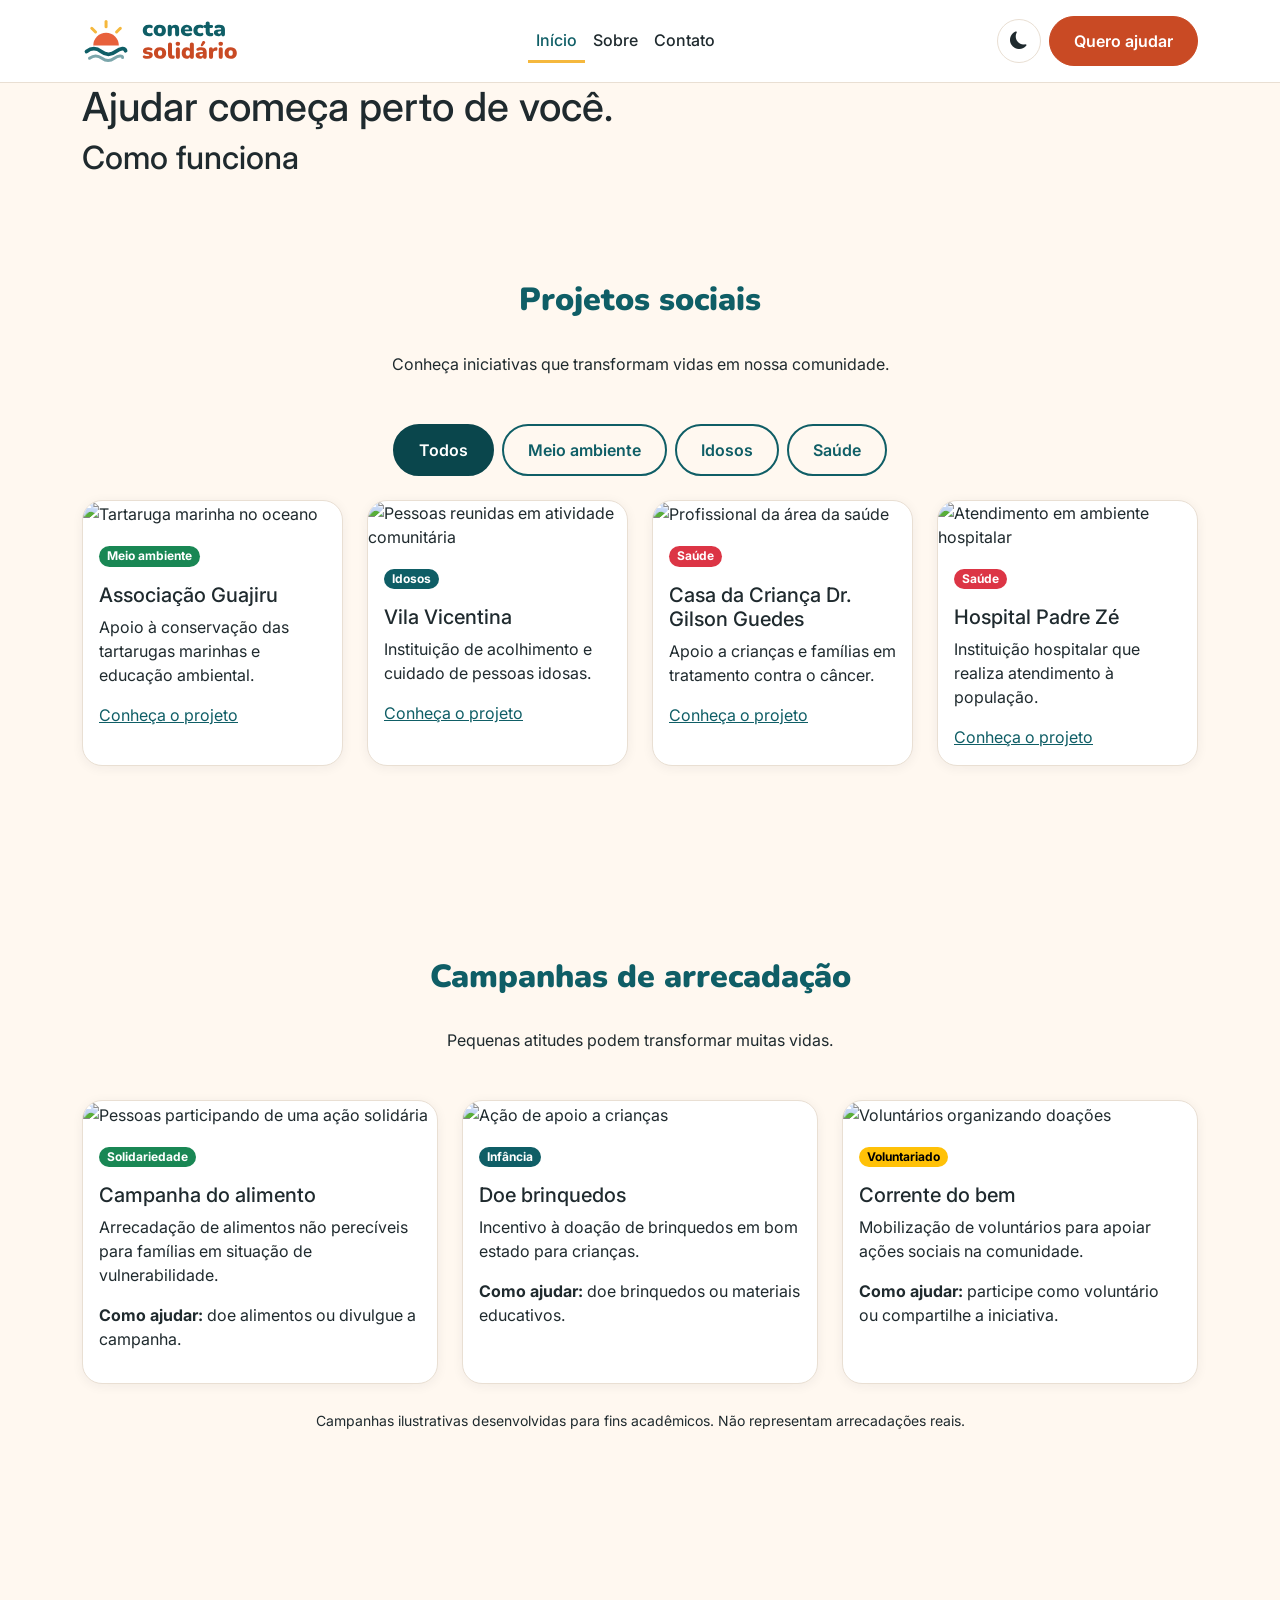
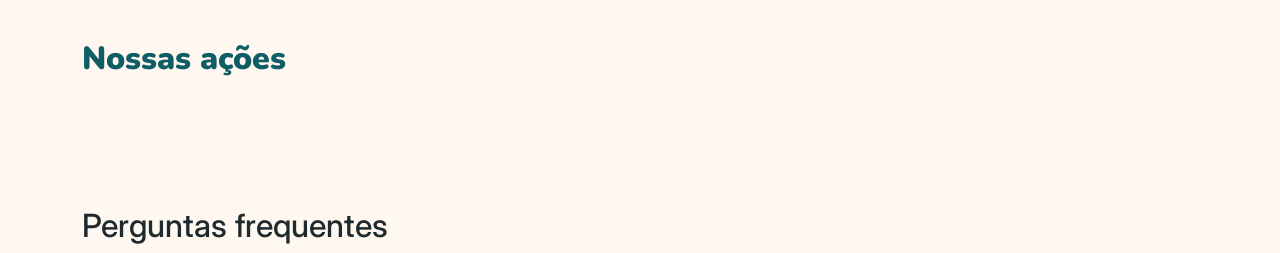
==== index.html @ cdea18aa "feat: adiciona projetos e campanhas sociais" ====
<!doctype html>
<html lang="pt-BR">
  <head>
    <meta charset="UTF-8" />
    <meta name="viewport" content="width=device-width, initial-scale=1.0" />

    <title>Conecta Solidário | Projetos sociais em João Pessoa</title>
    <meta name="description" content="Plataforma Conecta Solidário de divulgação de iniciativas sociais e incentivo à participação comunitária." />

    <link rel="preconnect" href="https://fonts.googleapis.com" />
    <link rel="preconnect" href="https://fonts.gstatic.com" crossorigin />
    <link href="https://fonts.googleapis.com/css2?family=Nunito:wght@800;900&family=Inter:wght@400;500;600&display=swap" rel="stylesheet" />

    <link href="https://cdn.jsdelivr.net/npm/bootstrap@5.3.9/dist/css/bootstrap.min.css" rel="stylesheet" />
    <link href="https://cdn.jsdelivr.net/npm/bootstrap-icons@1.11.3/font/bootstrap-icons.min.css" rel="stylesheet" />

    <link rel="stylesheet" href="./css/style.css" />
    <link rel="stylesheet" href="./css/projetos.css" />
    <link rel="icon" href="./assets/icons/favicon.svg" />
  </head>
  <body body data-bs-spy="scroll" data-bs-target="#menu-principal" data-bs-root-margin="0px 0px -40%">
    <header class="site-header sticky-top body-color">
      <nav class="navbar navbar-expand-lg" aria-label="Menu principal">
        <div class="container">
          <a class="navbar-brand" href="#inicio">
            <img class="logo-tema-claro" src="assets/logo/logo-claro.svg" alt="Conecta Solidário: voltar ao início" width="157" height="48" />
            <img class="logo-tema-escuro" src="assets/logo/logo-escuro.svg" alt="Conecta Solidário: voltar ao início" width="157" height="48" />
          </a>

          <div class="botoes-header order-lg-last">
            <button type="button" class="btn-tema" id="botao-tema" aria-label="Ativar tema escuro" aria-pressed="false">
              <i class="bi bi-moon-fill" aria-hidden="true"></i>
            </button>
            <a class="btn btn-acao d-none d-sm-inline-flex align-items-center" href="#projetos">Quero ajudar</a>
            <button class="navbar-toggler" type="button" data-bs-toggle="collapse" data-bs-target="#menu-principal" aria-controls="menu-principal" aria-expanded="false" aria-label="Abrir menu">
              <span class="navbar-toggler-icon"></span>
            </button>
          </div>

          <div class="collapse navbar-collapse" id="menu-principal">
            <ul class="navbar-nav mx-lg-auto">
              <li class="nav-item"><a class="nav-link" href="#inicio">Início</a></li>
              <li class="nav-item"><a class="nav-link" href="pages/sobre.html">Sobre</a></li>
              <li class="nav-item"><a class="nav-link" href="pages/contato.html">Contato</a></li>
              <li class="nav-item d-sm-none mt-2">
                <a class="btn btn-acao w-100" href="#projetos">Quero ajudar</a>
              </li>
            </ul>
          </div>
        </div>
      </nav>
    </header>

    <main>
      <!-- HERO (Membro 1) -->
      <section id="inicio" class="secao">
        <div class="container">
          <h1>Ajudar começa perto de você.</h1>
        </div>
      </section>

      <!-- COMO FUNCIONA (Membro 1) -->
      <section id="como-funciona">
        <div class="container">
          <h2>Como funciona</h2>
        </div>
      </section>

      <!-- PROJETOS (Membro 2) -->
<section id="projetos" class="secao">
  <div class="container">
    <div class="text-center mb-5">
      <h2>Projetos sociais</h2>
      <p>Conheça iniciativas que transformam vidas em nossa comunidade.</p>
    </div>

    <!-- Filtros -->
    <div class="d-flex flex-wrap justify-content-center gap-2 mb-4">
      <button class="btn btn-outline-primary filtro-projeto active"
        data-filtro="todos">Todos</button>

      <button class="btn btn-outline-primary filtro-projeto"
        data-filtro="meio-ambiente">Meio ambiente</button>

      <button class="btn btn-outline-primary filtro-projeto"
        data-filtro="idosos">Idosos</button>

      <button class="btn btn-outline-primary filtro-projeto"
        data-filtro="saude">Saúde</button>
    </div>

    <!-- Cards -->
    <div class="row g-4">

      <div class="col-md-6 col-lg-3 card-projeto-item"
        data-categoria="meio-ambiente">
        <article class="card-projeto">
          <img src="https://images.unsplash.com/photo-1437622368342-7a3d73a34c8f?w=600"
            alt="Tartaruga marinha no oceano">
          <div class="p-3">
            <span class="badge text-bg-success">Meio ambiente</span>
            <h3 class="h5 mt-3">Associação Guajiru</h3>
            <p>Apoio à conservação das tartarugas marinhas e educação ambiental.</p>
            <a href="https://associacaoguajiru.com.br/"
              target="_blank" rel="noopener">Conheça o projeto</a>
          </div>
        </article>
      </div>

      <div class="col-md-6 col-lg-3 card-projeto-item"
        data-categoria="idosos">
        <article class="card-projeto">
          <img src="https://images.unsplash.com/photo-1517486808906-6ca8b3f04846?w=600"
            alt="Pessoas reunidas em atividade comunitária">
          <div class="p-3">
            <span class="badge text-bg-primary">Idosos</span>
            <h3 class="h5 mt-3">Vila Vicentina</h3>
            <p>Instituição de acolhimento e cuidado de pessoas idosas.</p>
            <a href="https://www.vilavicentinansa.org/doe"
              target="_blank" rel="noopener">Conheça o projeto</a>
          </div>
        </article>
      </div>

      <div class="col-md-6 col-lg-3 card-projeto-item"
        data-categoria="saude">
        <article class="card-projeto">
          <img src="https://images.unsplash.com/photo-1576091160399-112ba8d25d1d?w=600"
            alt="Profissional da área da saúde">
          <div class="p-3">
            <span class="badge text-bg-danger">Saúde</span>
            <h3 class="h5 mt-3">Casa da Criança Dr. Gilson Guedes</h3>
            <p>Apoio a crianças e famílias em tratamento contra o câncer.</p>
            <a href="https://www.casadacriancacomcancerpb.com.br/"
              target="_blank" rel="noopener">Conheça o projeto</a>
          </div>
        </article>
      </div>

      <div class="col-md-6 col-lg-3 card-projeto-item"
        data-categoria="saude">
        <article class="card-projeto">
          <img src="https://images.unsplash.com/photo-1559757148-5c350d0d3c56?w=600"
            alt="Atendimento em ambiente hospitalar">
          <div class="p-3">
            <span class="badge text-bg-danger">Saúde</span>
            <h3 class="h5 mt-3">Hospital Padre Zé</h3>
            <p>Instituição hospitalar que realiza atendimento à população.</p>
            <a href="https://hospitalpadreze.org/doacoes/"
              target="_blank" rel="noopener">Conheça o projeto</a>
          </div>
        </article>
      </div>

    </div>
  </div>
</section>

      <!-- CAMPANHAS (Membro 2) -->
<section id="campanhas">
  <div class="container">
    <div class="text-center mb-5">
      <h2>Campanhas de arrecadação</h2>
      <p>Pequenas atitudes podem transformar muitas vidas.</p>
    </div>

    <div class="row g-4">

      <div class="col-md-6 col-lg-4">
        <article class="card-campanha">
          <img
            src="https://images.unsplash.com/photo-1469571486292-0ba58a3f068b?w=600"
            alt="Pessoas participando de uma ação solidária">

          <div class="p-3">
            <span class="badge text-bg-success">Solidariedade</span>
            <h3 class="h5 mt-3">Campanha do alimento</h3>
            <p>Arrecadação de alimentos não perecíveis para famílias em situação de vulnerabilidade.</p>
            <p><strong>Como ajudar:</strong> doe alimentos ou divulgue a campanha.</p>
          </div>
        </article>
      </div>

      <div class="col-md-6 col-lg-4">
        <article class="card-campanha">
          <img
            src="https://images.unsplash.com/photo-1488521787991-ed7bbaae773c?w=600"
            alt="Ação de apoio a crianças">

          <div class="p-3">
            <span class="badge text-bg-primary">Infância</span>
            <h3 class="h5 mt-3">Doe brinquedos</h3>
            <p>Incentivo à doação de brinquedos em bom estado para crianças.</p>
            <p><strong>Como ajudar:</strong> doe brinquedos ou materiais educativos.</p>
          </div>
        </article>
      </div>

      <div class="col-md-6 col-lg-4">
        <article class="card-campanha">
          <img
            src="https://images.unsplash.com/photo-1593113598332-cd288d649433?w=600"
            alt="Voluntários organizando doações">

          <div class="p-3">
            <span class="badge text-bg-warning">Voluntariado</span>
            <h3 class="h5 mt-3">Corrente do bem</h3>
            <p>Mobilização de voluntários para apoiar ações sociais na comunidade.</p>
            <p><strong>Como ajudar:</strong> participe como voluntário ou compartilhe a iniciativa.</p>
          </div>
        </article>
      </div>

    </div>

    <p class="text-center mt-4">
      <small>Campanhas ilustrativas desenvolvidas para fins acadêmicos. Não representam arrecadações reais.</small>
    </p>
  </div>
</section>

      <!-- GALERIA (Membro 2) -->
      <section id="galeria">
        <div class="container">
          <h2>Nossas ações</h2>
        </div>
      </section>

      <!-- PERGUNTAS FREQUENTES (Membro 3) -->
      <section id="faq">
        <div class="container">
          <h2>Perguntas frequentes</h2>
        </div>
      </section>
    </main>

    <!-- FOOTER (Membro 1) -->
    <footer>
      <div class="container"></div>
    </footer>

    <script src="https://cdn.jsdelivr.net/npm/bootstrap@5.3.9/dist/js/bootstrap.bundle.min.js"></script>
    <script src="./js/script.js"></script>
  </body>
</html>
---- css/style.css ----
* {
  margin: 0;
  padding: 0;
  box-sizing: border-box;
}

/* Variáveis da identidade visual  */
:root {
  /* Cores da marca */
  --cs-petroleo: #0f5e66; /* primária: header, títulos, links */
  --cs-petroleo-escuro: #0a464c; /* hover do petróleo */
  --cs-petroleo-50: #e3f2f1; /* fundos de seção, etiquetas */
  --cs-coral: #c94a24; /* botão de ação principal */
  --cs-coral-escuro: #a93c1c; /* hover do coral */
  --cs-coral-400: #e8613c; /* só decorativo (formas, ícones grandes) */
  --cs-sol: #f5b83d; /* destaques, sempre com texto escuro */
  --cs-areia: #fff8f0; /* fundo da página */
  --cs-branco: #ffffff; /* cards */
  --cs-tinta: #1f2a2e; /* texto principal */
  --cs-cinza: #5b6b70; /* texto secundário */
  --cs-borda: #e9dfd3;

  /* Texto sobre o botão de ação (muda no tema escuro) */
  --cs-texto-acao: #ffffff;

  /* Tipografia */
  --cs-fonte-titulo: "Nunito", system-ui, sans-serif;
  --cs-fonte-texto: "Inter", system-ui, sans-serif;

  /* Espaçamento entre seções */
  --cs-secao-espaco: 96px;

  /* Sombra padrão dos cards */
  --cs-sombra: 0 2px 12px rgba(31, 42, 46, 0.06);

  /* Altura da navbar fixa (usada no scroll das âncoras) */
  --cs-altura-header: 80px;
}

/* Sobrescrita do Bootstrap e tema claro */
:root,
[data-bs-theme="light"] {
  --bs-body-font-family: var(--cs-fonte-texto);
  --bs-body-color: var(--cs-tinta);
  --bs-body-bg: var(--cs-areia);
  --bs-secondary-color: var(--cs-cinza);
  --bs-border-color: var(--cs-borda);

  /* .text-primary, .bg-primary, .border-primary */
  --bs-primary: var(--cs-petroleo);
  --bs-primary-rgb: 15, 94, 102;
  --bs-primary-bg-subtle: var(--cs-petroleo-50);
  --bs-primary-text-emphasis: var(--cs-petroleo-escuro);

  /* Links */
  --bs-link-color: var(--cs-petroleo);
  --bs-link-color-rgb: 15, 94, 102;
  --bs-link-hover-color: var(--cs-petroleo-escuro);
  --bs-link-hover-color-rgb: 10, 70, 76;

  /* Cantos arredondados */
  --bs-border-radius: 0.75rem; /* 12px: campos */
  --bs-border-radius-lg: 1.25rem; /* 20px: cards */
  --bs-border-radius-pill: 999px;

  /* Contorno de foco (acessibilidade) */
  --bs-focus-ring-color: rgba(15, 94, 102, 0.35);
}

/* Tema escuro */
[data-bs-theme="dark"] {
  --cs-petroleo: #5cc8c2;
  --cs-petroleo-escuro: #8adbd6;
  --cs-petroleo-50: #1f4a48;
  --cs-coral: #ff8a65;
  --cs-coral-escuro: #ffa486;
  --cs-areia: #0e1f22;
  --cs-branco: #16302f;
  --cs-tinta: #eef5f4;
  --cs-cinza: #b9cbc9;
  --cs-borda: #2a4644;
  --cs-texto-acao: #1f2a2e;
  --cs-sombra: 0 2px 12px rgba(0, 0, 0, 0.35);

  --bs-body-color: var(--cs-tinta);
  --bs-body-bg: var(--cs-areia);
  --bs-secondary-color: var(--cs-cinza);
  --bs-border-color: var(--cs-borda);
  --bs-primary: var(--cs-petroleo);
  --bs-primary-rgb: 92, 200, 194;
  --bs-primary-bg-subtle: var(--cs-petroleo-50);
  --bs-primary-text-emphasis: var(--cs-petroleo-escuro);
  --bs-link-color: var(--cs-petroleo);
  --bs-link-color-rgb: 92, 200, 194;
  --bs-link-hover-color: var(--cs-petroleo-escuro);
  --bs-link-hover-color-rgb: 138, 219, 214;
  --bs-focus-ring-color: rgba(92, 200, 194, 0.4);
}

/* Botões */
.btn {
  --bs-btn-padding-x: 1.5rem;
  --bs-btn-padding-y: 0.75rem;
  --bs-btn-font-weight: 600;
  --bs-btn-border-radius: var(--bs-border-radius-pill);
  min-height: 48px;
}

/* Ação principal (coral) */
.btn-acao {
  --bs-btn-color: var(--cs-texto-acao);
  --bs-btn-bg: var(--cs-coral);
  --bs-btn-border-color: var(--cs-coral);
  --bs-btn-hover-color: var(--cs-texto-acao);
  --bs-btn-hover-bg: var(--cs-coral-escuro);
  --bs-btn-hover-border-color: var(--cs-coral-escuro);
  --bs-btn-active-color: var(--cs-texto-acao);
  --bs-btn-active-bg: var(--cs-coral-escuro);
  --bs-btn-active-border-color: var(--cs-coral-escuro);
  --bs-btn-focus-shadow-rgb: 201, 74, 36;
}

/* Alteração das cores padrão dos botões */
.btn-primary {
  --bs-btn-color: #ffffff;
  --bs-btn-bg: var(--cs-petroleo);
  --bs-btn-border-color: var(--cs-petroleo);
  --bs-btn-hover-color: #ffffff;
  --bs-btn-hover-bg: var(--cs-petroleo-escuro);
  --bs-btn-hover-border-color: var(--cs-petroleo-escuro);
  --bs-btn-active-bg: var(--cs-petroleo-escuro);
  --bs-btn-active-border-color: var(--cs-petroleo-escuro);
  --bs-btn-focus-shadow-rgb: 15, 94, 102;
}

/* Ação secundária (contorno petróleo) */
.btn-outline-primary {
  --bs-btn-color: var(--cs-petroleo);
  --bs-btn-border-color: var(--cs-petroleo);
  --bs-btn-hover-color: #ffffff;
  --bs-btn-hover-bg: var(--cs-petroleo);
  --bs-btn-hover-border-color: var(--cs-petroleo);
  --bs-btn-active-color: #ffffff;
  --bs-btn-active-bg: var(--cs-petroleo-escuro);
  --bs-btn-active-border-color: var(--cs-petroleo-escuro);
  --bs-btn-focus-shadow-rgb: 15, 94, 102;
  border-width: 2px;
}

[data-bs-theme="dark"] .btn-primary,
[data-bs-theme="dark"] .btn-outline-primary {
  --bs-btn-hover-color: var(--cs-areia);
  --bs-btn-active-color: var(--cs-areia);
}

[data-bs-theme="dark"] .btn-primary {
  --bs-btn-color: var(--cs-areia);
}

/* Header */
.site-header {
  background-color: var(--cs-branco);
  border-bottom: 1px solid var(--cs-borda);
}

.site-header .navbar {
  min-height: var(--cs-altura-header);
  --bs-navbar-padding-y: 0.75rem;
}

.navbar-brand img {
  display: block;
  height: 48px;
  width: auto;
}

/* Troca da logo conforme o tema */
.logo-tema-escuro {
  display: none !important;
}

[data-bs-theme="dark"] .logo-tema-claro {
  display: none !important;
}

[data-bs-theme="dark"] .logo-tema-escuro {
  display: block !important;
}

/* Links do menu */
.site-header .nav-link {
  color: var(--cs-tinta);
  font-weight: 500;
  padding-inline: 0.75rem;
  border-bottom: 3px solid transparent;
  transition:
    color 0.2s ease,
    border-color 0.2s ease;
}

.site-header .nav-link:hover {
  color: var(--cs-petroleo);
}

/* .active é colocado pelo Scrollspy do Bootstrap */
.site-header .nav-link.active {
  color: var(--cs-petroleo);
  border-bottom-color: var(--cs-sol);
}

/* Botões à direita: tema, "Quero ajudar" e menu hambúrguer */
.botoes-header {
  display: flex;
  align-items: center;
  gap: 0.5rem;
}

.btn-tema {
  width: 44px;
  height: 44px;
  display: inline-flex;
  align-items: center;
  justify-content: center;
  border: 1px solid var(--cs-borda);
  border-radius: 999px;
  background-color: transparent;
  color: var(--cs-tinta);
  font-size: 1.1rem;
  transition: background-color 0.2s ease;
}

.btn-tema:hover {
  background-color: var(--cs-petroleo-50);
}

.navbar-toggler {
  width: 44px;
  height: 44px;
  padding: 0;
  border: 1px solid var(--cs-borda);
  border-radius: var(--bs-border-radius);
}

.navbar-toggler:focus {
  box-shadow: 0 0 0 3px var(--bs-focus-ring-color);
}

/* Menu aberto no celular e tablet */
@media (max-width: 991.98px) {
  .site-header .navbar-collapse {
    padding-block: 1rem;
  }

  .site-header .nav-link {
    padding-block: 0.75rem;
    border-bottom: 0;
    border-left: 3px solid transparent;
  }

  .site-header .nav-link.active {
    border-left-color: var(--cs-sol);
  }
}
---- css/projetos.css ----
/* Espaçamento das seções */
#projetos,
#campanhas,
#galeria {
  padding: var(--cs-secao-espaco) 0;
}

/* Títulos */
#projetos h2,
#campanhas h2,
#galeria h2 {
  color: var(--cs-petroleo);
  font-family: var(--cs-fonte-titulo);
  font-weight: 900;
  margin-bottom: 2rem;
}

/* Cards */
.card-projeto,
.card-campanha {
  background-color: var(--cs-branco);
  border: 1px solid var(--cs-borda);
  border-radius: 1.25rem;
  box-shadow: var(--cs-sombra);
  height: 100%;
  overflow: hidden;
  transition: transform 0.3s ease;
}

.card-projeto:hover,
.card-campanha:hover {
  transform: translateY(-5px);
}

/* Imagens */
.card-projeto img,
.card-campanha img {
  width: 100%;
  height: 200px;
  object-fit: cover;
}
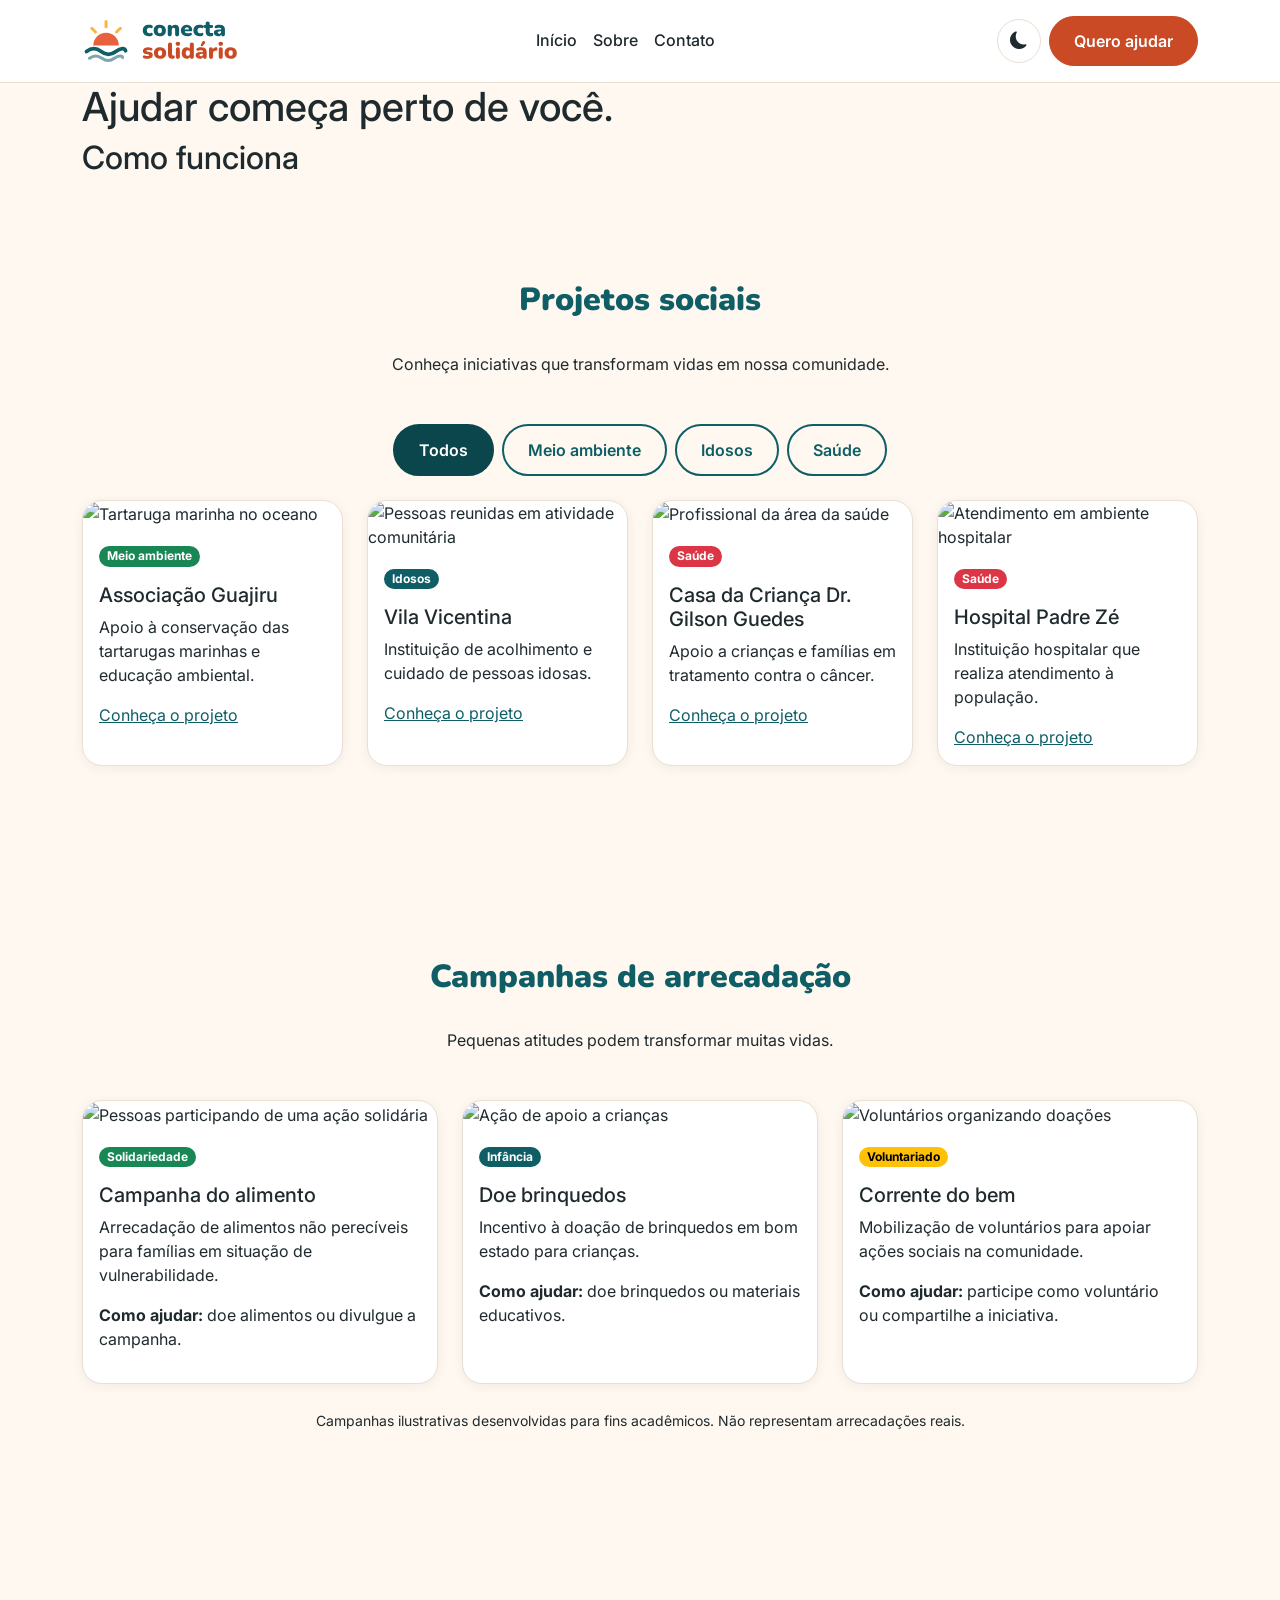
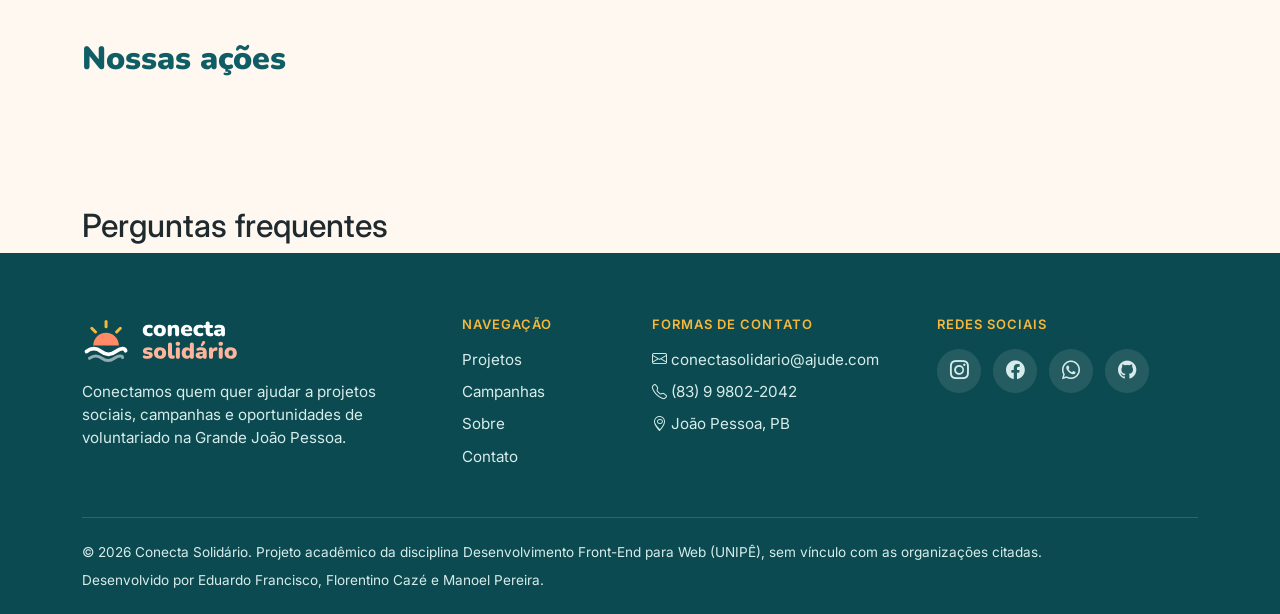
==== commit 885848de: "feat: Adiciona footer e botão de voltar ao topo, atualiza estilo e conteúdo das páginas" ====
--- a/index.html
+++ b/index.html
@@ -67,157 +67,131 @@
       </section>
 
       <!-- PROJETOS (Membro 2) -->
-<section id="projetos" class="secao">
-  <div class="container">
-    <div class="text-center mb-5">
-      <h2>Projetos sociais</h2>
-      <p>Conheça iniciativas que transformam vidas em nossa comunidade.</p>
-    </div>
-
-    <!-- Filtros -->
-    <div class="d-flex flex-wrap justify-content-center gap-2 mb-4">
-      <button class="btn btn-outline-primary filtro-projeto active"
-        data-filtro="todos">Todos</button>
-
-      <button class="btn btn-outline-primary filtro-projeto"
-        data-filtro="meio-ambiente">Meio ambiente</button>
-
-      <button class="btn btn-outline-primary filtro-projeto"
-        data-filtro="idosos">Idosos</button>
-
-      <button class="btn btn-outline-primary filtro-projeto"
-        data-filtro="saude">Saúde</button>
-    </div>
-
-    <!-- Cards -->
-    <div class="row g-4">
-
-      <div class="col-md-6 col-lg-3 card-projeto-item"
-        data-categoria="meio-ambiente">
-        <article class="card-projeto">
-          <img src="https://images.unsplash.com/photo-1437622368342-7a3d73a34c8f?w=600"
-            alt="Tartaruga marinha no oceano">
-          <div class="p-3">
-            <span class="badge text-bg-success">Meio ambiente</span>
-            <h3 class="h5 mt-3">Associação Guajiru</h3>
-            <p>Apoio à conservação das tartarugas marinhas e educação ambiental.</p>
-            <a href="https://associacaoguajiru.com.br/"
-              target="_blank" rel="noopener">Conheça o projeto</a>
-          </div>
-        </article>
-      </div>
-
-      <div class="col-md-6 col-lg-3 card-projeto-item"
-        data-categoria="idosos">
-        <article class="card-projeto">
-          <img src="https://images.unsplash.com/photo-1517486808906-6ca8b3f04846?w=600"
-            alt="Pessoas reunidas em atividade comunitária">
-          <div class="p-3">
-            <span class="badge text-bg-primary">Idosos</span>
-            <h3 class="h5 mt-3">Vila Vicentina</h3>
-            <p>Instituição de acolhimento e cuidado de pessoas idosas.</p>
-            <a href="https://www.vilavicentinansa.org/doe"
-              target="_blank" rel="noopener">Conheça o projeto</a>
-          </div>
-        </article>
-      </div>
-
-      <div class="col-md-6 col-lg-3 card-projeto-item"
-        data-categoria="saude">
-        <article class="card-projeto">
-          <img src="https://images.unsplash.com/photo-1576091160399-112ba8d25d1d?w=600"
-            alt="Profissional da área da saúde">
-          <div class="p-3">
-            <span class="badge text-bg-danger">Saúde</span>
-            <h3 class="h5 mt-3">Casa da Criança Dr. Gilson Guedes</h3>
-            <p>Apoio a crianças e famílias em tratamento contra o câncer.</p>
-            <a href="https://www.casadacriancacomcancerpb.com.br/"
-              target="_blank" rel="noopener">Conheça o projeto</a>
-          </div>
-        </article>
-      </div>
-
-      <div class="col-md-6 col-lg-3 card-projeto-item"
-        data-categoria="saude">
-        <article class="card-projeto">
-          <img src="https://images.unsplash.com/photo-1559757148-5c350d0d3c56?w=600"
-            alt="Atendimento em ambiente hospitalar">
-          <div class="p-3">
-            <span class="badge text-bg-danger">Saúde</span>
-            <h3 class="h5 mt-3">Hospital Padre Zé</h3>
-            <p>Instituição hospitalar que realiza atendimento à população.</p>
-            <a href="https://hospitalpadreze.org/doacoes/"
-              target="_blank" rel="noopener">Conheça o projeto</a>
-          </div>
-        </article>
-      </div>
-
-    </div>
-  </div>
-</section>
+      <section id="projetos" class="secao">
+        <div class="container">
+          <div class="text-center mb-5">
+            <h2>Projetos sociais</h2>
+            <p>Conheça iniciativas que transformam vidas em nossa comunidade.</p>
+          </div>
+
+          <!-- Filtros -->
+          <div class="d-flex flex-wrap justify-content-center gap-2 mb-4">
+            <button class="btn btn-outline-primary filtro-projeto active" data-filtro="todos">Todos</button>
+
+            <button class="btn btn-outline-primary filtro-projeto" data-filtro="meio-ambiente">Meio ambiente</button>
+
+            <button class="btn btn-outline-primary filtro-projeto" data-filtro="idosos">Idosos</button>
+
+            <button class="btn btn-outline-primary filtro-projeto" data-filtro="saude">Saúde</button>
+          </div>
+
+          <!-- Cards -->
+          <div class="row g-4">
+            <div class="col-md-6 col-lg-3 card-projeto-item" data-categoria="meio-ambiente">
+              <article class="card-projeto">
+                <img src="https://images.unsplash.com/photo-1437622368342-7a3d73a34c8f?w=600" alt="Tartaruga marinha no oceano" />
+                <div class="p-3">
+                  <span class="badge text-bg-success">Meio ambiente</span>
+                  <h3 class="h5 mt-3">Associação Guajiru</h3>
+                  <p>Apoio à conservação das tartarugas marinhas e educação ambiental.</p>
+                  <a href="https://associacaoguajiru.com.br/" target="_blank" rel="noopener noreferrer">Conheça o projeto</a>
+                </div>
+              </article>
+            </div>
+
+            <div class="col-md-6 col-lg-3 card-projeto-item" data-categoria="idosos">
+              <article class="card-projeto">
+                <img src="https://images.unsplash.com/photo-1517486808906-6ca8b3f04846?w=600" alt="Pessoas reunidas em atividade comunitária" />
+                <div class="p-3">
+                  <span class="badge text-bg-primary">Idosos</span>
+                  <h3 class="h5 mt-3">Vila Vicentina</h3>
+                  <p>Instituição de acolhimento e cuidado de pessoas idosas.</p>
+                  <a href="https://www.vilavicentinansa.org/doe" target="_blank" rel="noopener noreferrer">Conheça o projeto</a>
+                </div>
+              </article>
+            </div>
+
+            <div class="col-md-6 col-lg-3 card-projeto-item" data-categoria="saude">
+              <article class="card-projeto">
+                <img src="https://images.unsplash.com/photo-1576091160399-112ba8d25d1d?w=600" alt="Profissional da área da saúde" />
+                <div class="p-3">
+                  <span class="badge text-bg-danger">Saúde</span>
+                  <h3 class="h5 mt-3">Casa da Criança Dr. Gilson Guedes</h3>
+                  <p>Apoio a crianças e famílias em tratamento contra o câncer.</p>
+                  <a href="https://www.casadacriancacomcancerpb.com.br/" target="_blank" rel="noopener noreferrer">Conheça o projeto</a>
+                </div>
+              </article>
+            </div>
+
+            <div class="col-md-6 col-lg-3 card-projeto-item" data-categoria="saude">
+              <article class="card-projeto">
+                <img src="https://images.unsplash.com/photo-1559757148-5c350d0d3c56?w=600" alt="Atendimento em ambiente hospitalar" />
+                <div class="p-3">
+                  <span class="badge text-bg-danger">Saúde</span>
+                  <h3 class="h5 mt-3">Hospital Padre Zé</h3>
+                  <p>Instituição hospitalar que realiza atendimento à população.</p>
+                  <a href="https://hospitalpadreze.org/doacoes/" target="_blank" rel="noopener">Conheça o projeto</a>
+                </div>
+              </article>
+            </div>
+          </div>
+        </div>
+      </section>
 
       <!-- CAMPANHAS (Membro 2) -->
-<section id="campanhas">
-  <div class="container">
-    <div class="text-center mb-5">
-      <h2>Campanhas de arrecadação</h2>
-      <p>Pequenas atitudes podem transformar muitas vidas.</p>
-    </div>
-
-    <div class="row g-4">
-
-      <div class="col-md-6 col-lg-4">
-        <article class="card-campanha">
-          <img
-            src="https://images.unsplash.com/photo-1469571486292-0ba58a3f068b?w=600"
-            alt="Pessoas participando de uma ação solidária">
-
-          <div class="p-3">
-            <span class="badge text-bg-success">Solidariedade</span>
-            <h3 class="h5 mt-3">Campanha do alimento</h3>
-            <p>Arrecadação de alimentos não perecíveis para famílias em situação de vulnerabilidade.</p>
-            <p><strong>Como ajudar:</strong> doe alimentos ou divulgue a campanha.</p>
-          </div>
-        </article>
-      </div>
-
-      <div class="col-md-6 col-lg-4">
-        <article class="card-campanha">
-          <img
-            src="https://images.unsplash.com/photo-1488521787991-ed7bbaae773c?w=600"
-            alt="Ação de apoio a crianças">
-
-          <div class="p-3">
-            <span class="badge text-bg-primary">Infância</span>
-            <h3 class="h5 mt-3">Doe brinquedos</h3>
-            <p>Incentivo à doação de brinquedos em bom estado para crianças.</p>
-            <p><strong>Como ajudar:</strong> doe brinquedos ou materiais educativos.</p>
-          </div>
-        </article>
-      </div>
-
-      <div class="col-md-6 col-lg-4">
-        <article class="card-campanha">
-          <img
-            src="https://images.unsplash.com/photo-1593113598332-cd288d649433?w=600"
-            alt="Voluntários organizando doações">
-
-          <div class="p-3">
-            <span class="badge text-bg-warning">Voluntariado</span>
-            <h3 class="h5 mt-3">Corrente do bem</h3>
-            <p>Mobilização de voluntários para apoiar ações sociais na comunidade.</p>
-            <p><strong>Como ajudar:</strong> participe como voluntário ou compartilhe a iniciativa.</p>
-          </div>
-        </article>
-      </div>
-
-    </div>
-
-    <p class="text-center mt-4">
-      <small>Campanhas ilustrativas desenvolvidas para fins acadêmicos. Não representam arrecadações reais.</small>
-    </p>
-  </div>
-</section>
+      <section id="campanhas">
+        <div class="container">
+          <div class="text-center mb-5">
+            <h2>Campanhas de arrecadação</h2>
+            <p>Pequenas atitudes podem transformar muitas vidas.</p>
+          </div>
+
+          <div class="row g-4">
+            <div class="col-md-6 col-lg-4">
+              <article class="card-campanha">
+                <img src="https://images.unsplash.com/photo-1469571486292-0ba58a3f068b?w=600" alt="Pessoas participando de uma ação solidária" />
+
+                <div class="p-3">
+                  <span class="badge text-bg-success">Solidariedade</span>
+                  <h3 class="h5 mt-3">Campanha do alimento</h3>
+                  <p>Arrecadação de alimentos não perecíveis para famílias em situação de vulnerabilidade.</p>
+                  <p><strong>Como ajudar:</strong> doe alimentos ou divulgue a campanha.</p>
+                </div>
+              </article>
+            </div>
+
+            <div class="col-md-6 col-lg-4">
+              <article class="card-campanha">
+                <img src="https://images.unsplash.com/photo-1488521787991-ed7bbaae773c?w=600" alt="Ação de apoio a crianças" />
+
+                <div class="p-3">
+                  <span class="badge text-bg-primary">Infância</span>
+                  <h3 class="h5 mt-3">Doe brinquedos</h3>
+                  <p>Incentivo à doação de brinquedos em bom estado para crianças.</p>
+                  <p><strong>Como ajudar:</strong> doe brinquedos ou materiais educativos.</p>
+                </div>
+              </article>
+            </div>
+
+            <div class="col-md-6 col-lg-4">
+              <article class="card-campanha">
+                <img src="https://images.unsplash.com/photo-1593113598332-cd288d649433?w=600" alt="Voluntários organizando doações" />
+
+                <div class="p-3">
+                  <span class="badge text-bg-warning">Voluntariado</span>
+                  <h3 class="h5 mt-3">Corrente do bem</h3>
+                  <p>Mobilização de voluntários para apoiar ações sociais na comunidade.</p>
+                  <p><strong>Como ajudar:</strong> participe como voluntário ou compartilhe a iniciativa.</p>
+                </div>
+              </article>
+            </div>
+          </div>
+
+          <p class="text-center mt-4">
+            <small>Campanhas ilustrativas desenvolvidas para fins acadêmicos. Não representam arrecadações reais.</small>
+          </p>
+        </div>
+      </section>
 
       <!-- GALERIA (Membro 2) -->
       <section id="galeria">
@@ -235,9 +209,64 @@
     </main>
 
     <!-- FOOTER (Membro 1) -->
-    <footer>
-      <div class="container"></div>
+    <footer class="site-footer">
+      <div class="container">
+        <div class="row g-4">
+          <div class="col-12 col-md-6 col-lg-4">
+            <a href="#inicio" class="d-inline-block mb-3">
+              <img src="assets/logo/logo-escuro.svg" alt="Conecta Solidário: voltar ao início" width="157" height="48" />
+            </a>
+            <p class="rodape-missao">Conectamos quem quer ajudar a projetos sociais, campanhas e oportunidades de voluntariado na Grande João Pessoa.</p>
+          </div>
+
+          <nav class="col-6 col-md-3 col-lg-2" aria-label="Links do rodapé">
+            <h2 class="rodape-titulo">Navegação</h2>
+            <ul class="rodape-lista">
+              <li><a href="#projetos">Projetos</a></li>
+              <li><a href="#campanhas">Campanhas</a></li>
+              <li><a href="pages/sobre.html">Sobre</a></li>
+              <li><a href="pages/contato.html">Contato</a></li>
+            </ul>
+          </nav>
+
+          <div class="col-6 col-md-3 col-lg-3">
+            <h2 class="rodape-titulo">Formas de contato</h2>
+            <ul class="rodape-lista">
+              <li><i class="bi bi-envelope" aria-hidden="true"></i> <a href="mailto:conectasolidario@ajude.com">conectasolidario@ajude.com</a></li>
+              <li><i class="bi bi-telephone" aria-hidden="true"></i> <a href="tel:+5583998022042">(83) 9 9802-2042</a></li>
+              <li><i class="bi bi-geo-alt" aria-hidden="true"></i> João Pessoa, PB</li>
+            </ul>
+          </div>
+
+          <div class="col-12 col-lg-3">
+            <h2 class="rodape-titulo">Redes sociais</h2>
+            <ul class="rodape-redes">
+              <li>
+                <a href="#" aria-label="Instagram do Conecta Solidário" target="_blank" rel="noopener noreferrer"><i class="bi bi-instagram" aria-hidden="true"></i></a>
+              </li>
+              <li>
+                <a href="#" aria-label="Facebook do Conecta Solidário" target="_blank" rel="noopener noreferrer"><i class="bi bi-facebook" aria-hidden="true"></i></a>
+              </li>
+              <li>
+                <a href="#" aria-label="WhatsApp do Conecta Solidário" target="_blank" rel="noopener noreferrer"><i class="bi bi-whatsapp" aria-hidden="true"></i></a>
+              </li>
+              <li>
+                <a href="https://github.com/florentinocaze/conecta-solidario" target="_blank" rel="noopener noreferrer" aria-label="Repositório do projeto no GitHub"><i class="bi bi-github" aria-hidden="true"></i></a>
+              </li>
+            </ul>
+          </div>
+        </div>
+
+        <div class="rodape-base">
+          <p>© <span id="ano-atual">2026</span> Conecta Solidário. Projeto acadêmico da disciplina Desenvolvimento Front-End para Web (UNIPÊ), sem vínculo com as organizações citadas.</p>
+          <p>Desenvolvido por Eduardo Francisco, Florentino Cazé e Manoel Pereira.</p>
+        </div>
+      </div>
     </footer>
+
+    <button type="button" class="voltar-topo" id="voltar-topo" aria-label="Voltar ao topo">
+      <i class="bi bi-arrow-up" aria-hidden="true"></i>
+    </button>
 
     <script src="https://cdn.jsdelivr.net/npm/bootstrap@5.3.9/dist/js/bootstrap.bundle.min.js"></script>
     <script src="./js/script.js"></script>
--- a/css/style.css
+++ b/css/style.css
@@ -4,7 +4,8 @@
   box-sizing: border-box;
 }
 
-/* Variáveis da identidade visual  */
+/* VARIÁVEIS  */
+
 :root {
   /* Cores da marca */
   --cs-petroleo: #0f5e66; /* primária: header, títulos, links */
@@ -20,24 +21,21 @@
   --cs-cinza: #5b6b70; /* texto secundário */
   --cs-borda: #e9dfd3;
 
-  /* Texto sobre o botão de ação (muda no tema escuro) */
   --cs-texto-acao: #ffffff;
-
-  /* Tipografia */
+  --cs-rodape-fundo: #0B4A50;
+  --cs-rodape-texto: #D7ECEA;
+
+  /* Sombra padrão dos cards */
+  --cs-sombra: 0 2px 12px rgba(31, 42, 46, 0.06);
+
   --cs-fonte-titulo: "Nunito", system-ui, sans-serif;
   --cs-fonte-texto: "Inter", system-ui, sans-serif;
-
-  /* Espaçamento entre seções */
+  
   --cs-secao-espaco: 96px;
-
-  /* Sombra padrão dos cards */
-  --cs-sombra: 0 2px 12px rgba(31, 42, 46, 0.06);
-
-  /* Altura da navbar fixa (usada no scroll das âncoras) */
   --cs-altura-header: 80px;
 }
 
-/* Sobrescrita do Bootstrap e tema claro */
+/* Tema claro */
 :root,
 [data-bs-theme="light"] {
   --bs-body-font-family: var(--cs-fonte-texto);
@@ -81,6 +79,8 @@
   --cs-borda: #2a4644;
   --cs-texto-acao: #1f2a2e;
   --cs-sombra: 0 2px 12px rgba(0, 0, 0, 0.35);
+  --cs-rodape-fundo: #081517;
+  --cs-rodape-texto: #B9CBC9;
 
   --bs-body-color: var(--cs-tinta);
   --bs-body-bg: var(--cs-areia);
@@ -97,7 +97,7 @@
   --bs-focus-ring-color: rgba(92, 200, 194, 0.4);
 }
 
-/* Botões */
+/* BOTÕES */
 .btn {
   --bs-btn-padding-x: 1.5rem;
   --bs-btn-padding-y: 0.75rem;
@@ -157,7 +157,8 @@
   --bs-btn-color: var(--cs-areia);
 }
 
-/* Header */
+/* HEADER */
+
 .site-header {
   background-color: var(--cs-branco);
   border-bottom: 1px solid var(--cs-borda);
@@ -174,7 +175,8 @@
   width: auto;
 }
 
-/* Troca da logo conforme o tema */
+/* LOGO */
+
 .logo-tema-escuro {
   display: none !important;
 }
@@ -202,13 +204,11 @@
   color: var(--cs-petroleo);
 }
 
-/* .active é colocado pelo Scrollspy do Bootstrap */
 .site-header .nav-link.active {
   color: var(--cs-petroleo);
   border-bottom-color: var(--cs-sol);
 }
 
-/* Botões à direita: tema, "Quero ajudar" e menu hambúrguer */
 .botoes-header {
   display: flex;
   align-items: center;
@@ -261,3 +261,173 @@
     border-left-color: var(--cs-sol);
   }
 }
+
+/* PROJETOS */
+
+/* Espaçamento das seções */
+#projetos,
+#campanhas,
+#galeria {
+  padding: var(--cs-secao-espaco) 0;
+}
+
+/* Títulos */
+#projetos h2,
+#campanhas h2,
+#galeria h2 {
+  color: var(--cs-petroleo);
+  font-family: var(--cs-fonte-titulo);
+  font-weight: 900;
+  margin-bottom: 2rem;
+}
+
+/* Cards */
+.card-projeto,
+.card-campanha {
+  background-color: var(--cs-branco);
+  border: 1px solid var(--cs-borda);
+  border-radius: 1.25rem;
+  box-shadow: var(--cs-sombra);
+  height: 100%;
+  overflow: hidden;
+  transition: transform 0.3s ease;
+}
+
+.card-projeto:hover,
+.card-campanha:hover {
+  transform: translateY(-5px);
+}
+
+/* Imagens */
+.card-projeto img,
+.card-campanha img {
+  width: 100%;
+  height: 200px;
+  object-fit: cover;
+}
+
+/* FOOTER */
+
+.site-footer {
+  background-color: var(--cs-rodape-fundo);
+  color: var(--cs-rodape-texto);
+  padding-top: 64px;
+  font-size: 0.95rem;
+}
+
+.site-footer a {
+  color: var(--cs-rodape-texto);
+  text-decoration: none;
+}
+
+.site-footer a:hover,
+.site-footer a:focus-visible {
+  color: #FFFFFF;
+  text-decoration: underline;
+  text-underline-offset: 4px;
+}
+
+.site-footer img {
+  height: 48px;
+  width: auto;
+}
+
+.rodape-missao {
+  max-width: 32ch;
+}
+
+.rodape-titulo {
+  font-family: var(--cs-fonte-texto);
+  font-size: 0.8125rem;
+  font-weight: 600;
+  letter-spacing: 0.08em;
+  text-transform: uppercase;
+  color: var(--cs-sol);
+  margin-bottom: 1rem;
+}
+
+.rodape-lista {
+  list-style: none;
+  padding: 0;
+  margin: 0;
+  display: flex;
+  flex-direction: column;
+  gap: 0.6rem;
+}
+
+.rodape-redes {
+  list-style: none;
+  padding: 0;
+  margin: 0;
+  display: flex;
+  flex-wrap: wrap;
+  gap: 0.75rem;
+}
+
+.rodape-redes a {
+  width: 44px;
+  height: 44px;
+  display: inline-flex;
+  align-items: center;
+  justify-content: center;
+  border-radius: 999px;
+  background-color: rgba(255, 255, 255, 0.1);
+  font-size: 1.15rem;
+  transition: background-color 0.2s ease, transform 0.2s ease;
+}
+
+.rodape-redes a:hover,
+.rodape-redes a:focus-visible {
+  background-color: var(--cs-coral);
+  color: #FFFFFF;
+  text-decoration: none;
+  transform: translateY(-2px);
+}
+
+.rodape-base {
+  margin-top: 48px;
+  padding-block: 24px;
+  border-top: 1px solid rgba(255, 255, 255, 0.15);
+  display: flex;
+  flex-wrap: wrap;
+  justify-content: space-between;
+  gap: 0.5rem 2rem;
+  font-size: 0.85rem;
+}
+
+.rodape-base p {
+  margin: 0;
+}
+
+/* Botão voltar ao topo */
+.voltar-topo {
+  position: fixed;
+  right: 1.25rem;
+  bottom: 1.25rem;
+  z-index: 1030;
+  width: 48px;
+  height: 48px;
+  display: inline-flex;
+  align-items: center;
+  justify-content: center;
+  border: 0;
+  border-radius: 999px;
+  background-color: var(--cs-coral);
+  color: var(--cs-texto-acao);
+  font-size: 1.25rem;
+  box-shadow: 0 6px 18px rgba(31, 42, 46, 0.25);
+  opacity: 0;
+  visibility: hidden;
+  transform: translateY(12px);
+  transition: opacity 0.25s ease, transform 0.25s ease, visibility 0.25s;
+}
+
+.voltar-topo.visivel {
+  opacity: 1;
+  visibility: visible;
+  transform: translateY(0);
+}
+
+.voltar-topo:hover {
+  background-color: var(--cs-coral-escuro);
+}
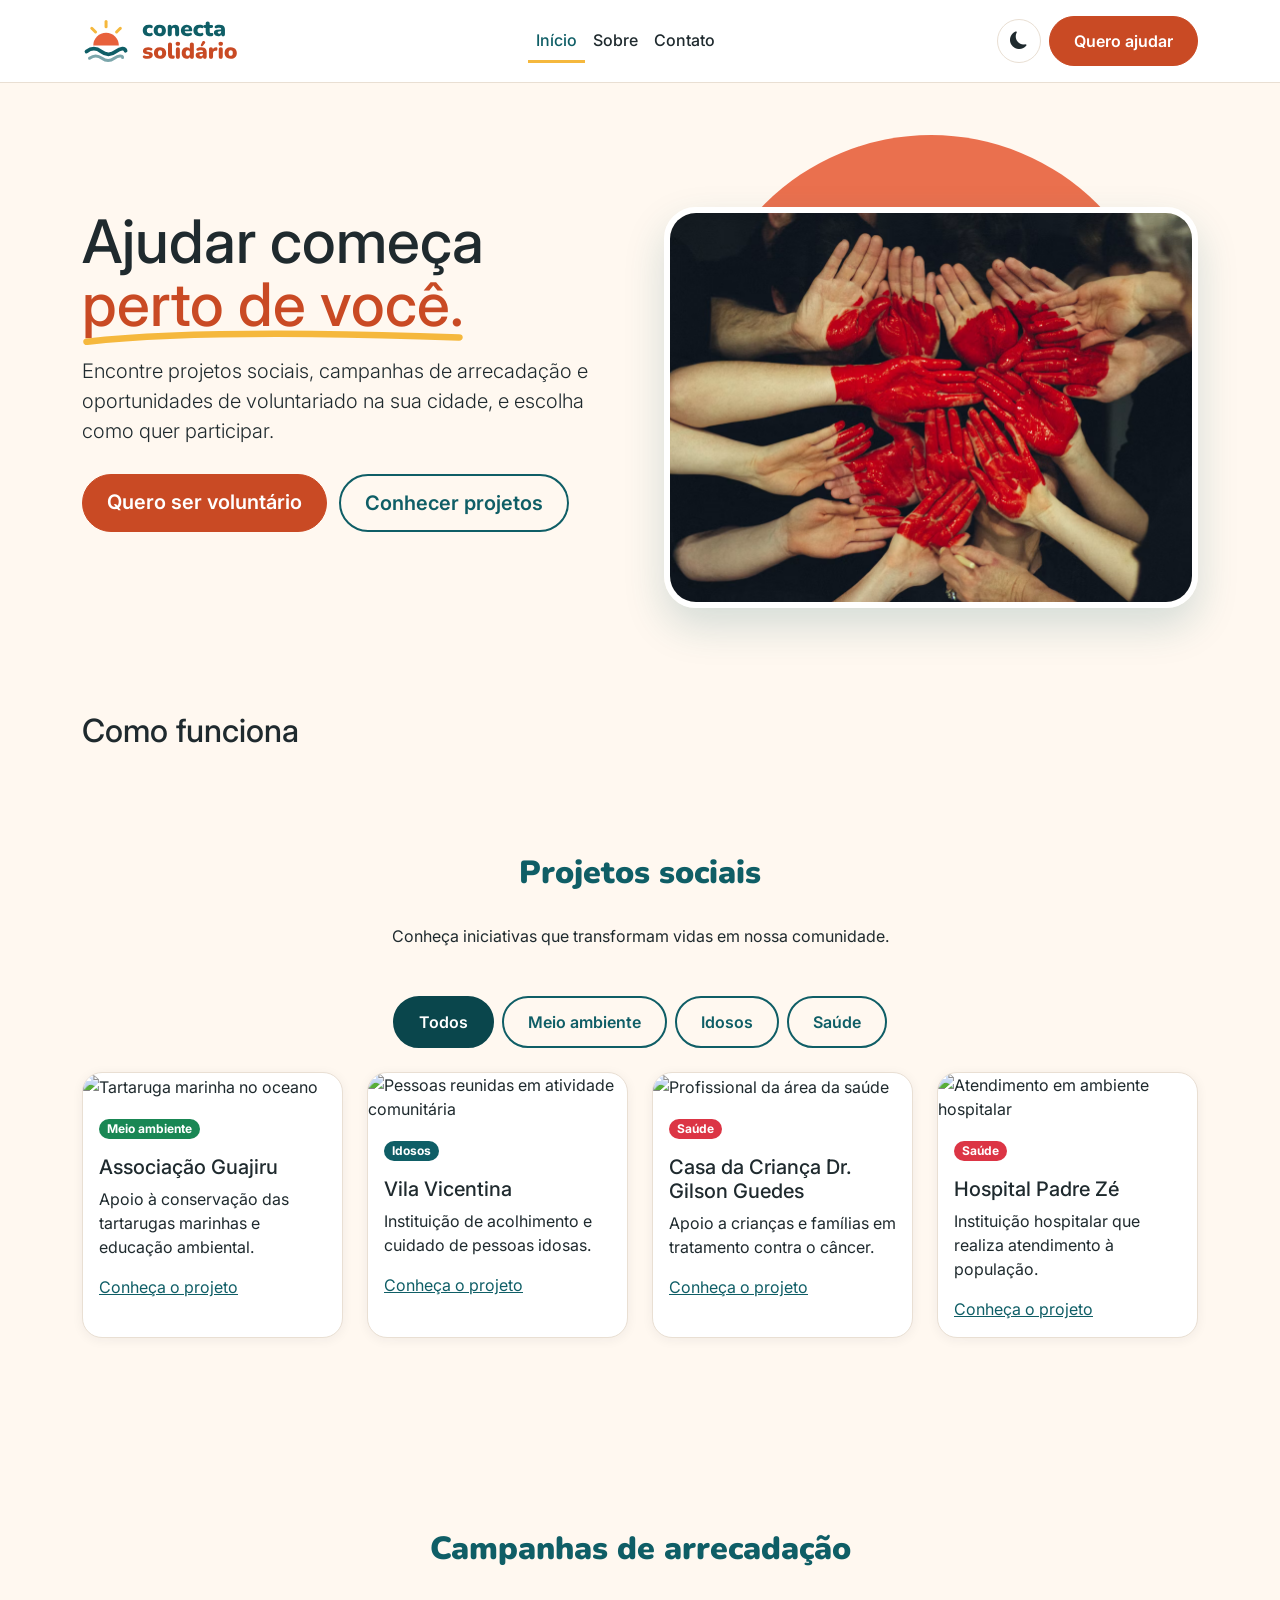
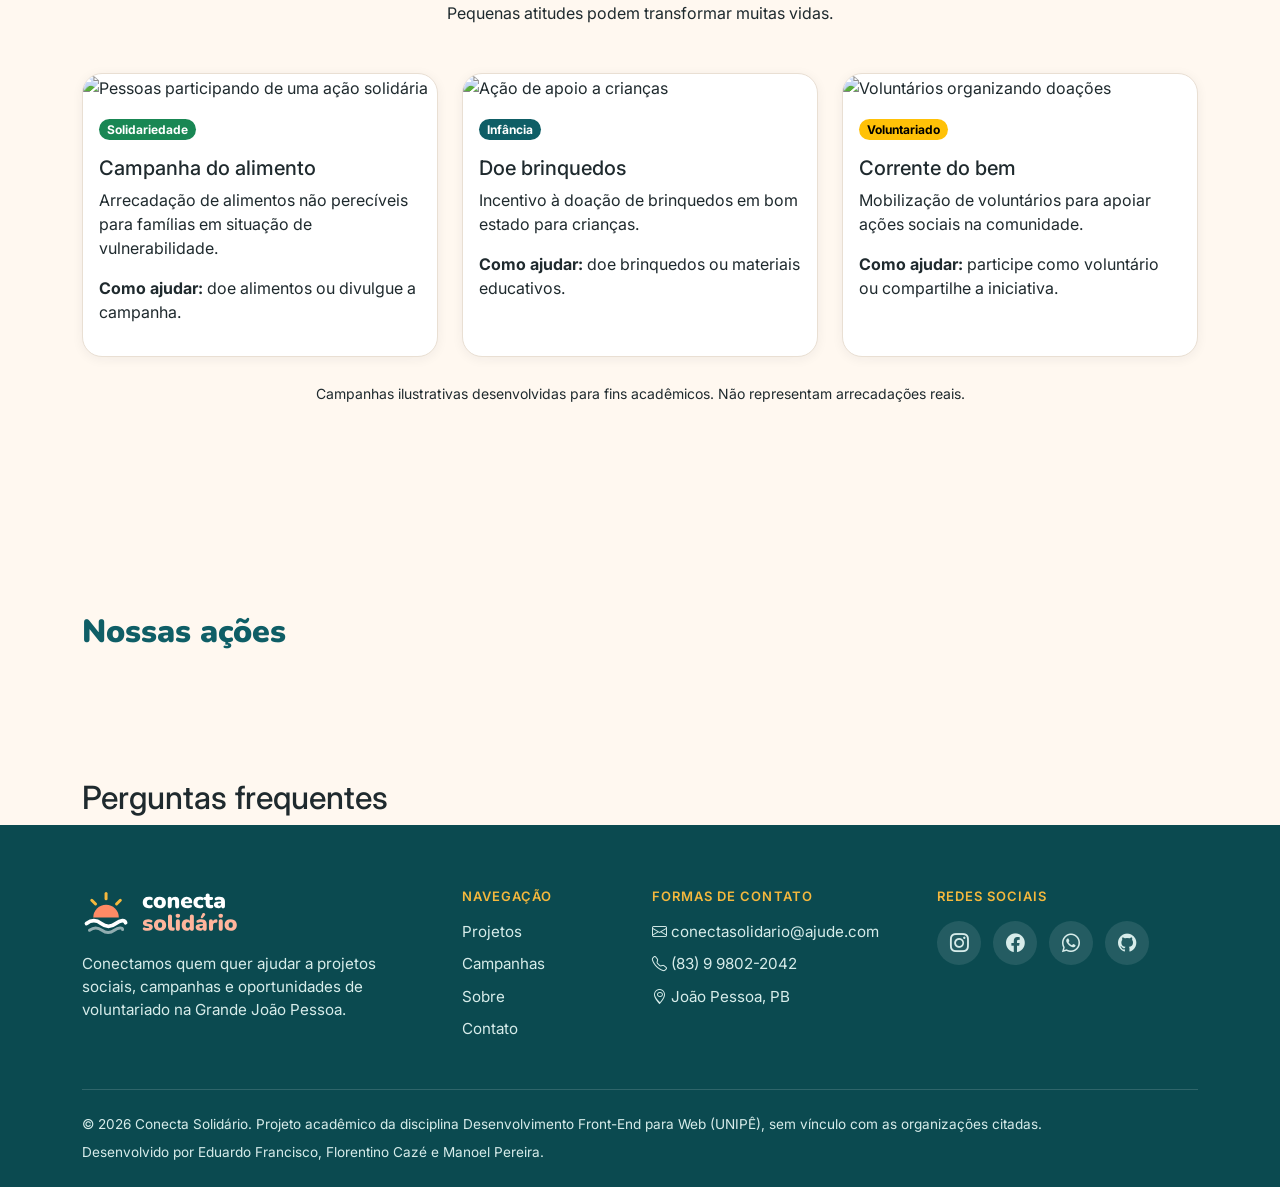
==== commit d607a2dd: "feat: Atualiza conteúdo e estilo da seção inicial e adiciona imagem da hero" ====
--- a/index.html
+++ b/index.html
@@ -15,7 +15,6 @@
     <link href="https://cdn.jsdelivr.net/npm/bootstrap-icons@1.11.3/font/bootstrap-icons.min.css" rel="stylesheet" />
 
     <link rel="stylesheet" href="./css/style.css" />
-    <link rel="stylesheet" href="./css/projetos.css" />
     <link rel="icon" href="./assets/icons/favicon.svg" />
   </head>
   <body body data-bs-spy="scroll" data-bs-target="#menu-principal" data-bs-root-margin="0px 0px -40%">
@@ -53,9 +52,24 @@
 
     <main>
       <!-- HERO (Membro 1) -->
-      <section id="inicio" class="secao">
-        <div class="container">
-          <h1>Ajudar começa perto de você.</h1>
+      <section id="inicio" class="hero" aria-labelledby="hero-titulo">
+        <div class="container">
+          <div class="row align-items-center g-4 g-lg-5">
+            <div class="col-lg-6 hero-texto">
+              <h1 id="hero-titulo">Ajudar começa <span class="destaque">perto de você.</span></h1>
+              <p class="lead">Encontre projetos sociais, campanhas de arrecadação e oportunidades de voluntariado na sua cidade, e escolha como quer participar.</p>
+              <div class="hero-botoes">
+                <a class="btn btn-acao btn-lg" href="pages/contato.html">Quero ser voluntário</a>
+                <a class="btn btn-outline-primary btn-lg" href="#projetos">Conhecer projetos</a>
+              </div>
+            </div>
+
+            <div class="col-lg-6">
+              <div class="hero-imagem">
+                <img src="images/hero.jpg" alt="Mãos pintadas com tinta vermelha formando o símbolo de um coração" width="1200" height="900" />
+              </div>
+            </div>
+          </div>
         </div>
       </section>
 
@@ -251,7 +265,9 @@
                 <a href="#" aria-label="WhatsApp do Conecta Solidário" target="_blank" rel="noopener noreferrer"><i class="bi bi-whatsapp" aria-hidden="true"></i></a>
               </li>
               <li>
-                <a href="https://github.com/florentinocaze/conecta-solidario" target="_blank" rel="noopener noreferrer" aria-label="Repositório do projeto no GitHub"><i class="bi bi-github" aria-hidden="true"></i></a>
+                <a href="https://github.com/florentinocaze/conecta-solidario" target="_blank" rel="noopener noreferrer" aria-label="Repositório do projeto no GitHub"
+                  ><i class="bi bi-github" aria-hidden="true"></i
+                ></a>
               </li>
             </ul>
           </div>
--- a/css/style.css
+++ b/css/style.css
@@ -259,6 +259,115 @@
 
   .site-header .nav-link.active {
     border-left-color: var(--cs-sol);
+  }
+}
+
+/* HERO */
+
+.hero {
+  padding-block: 56px 72px;
+  overflow: hidden;
+}
+
+@media (min-width: 992px) {
+  .hero {
+    padding-block: 52px 104px;
+  }
+}
+
+/* Texto */
+.hero-texto {
+  display: flex;
+  flex-direction: column;
+  align-items: flex-start;
+  gap: 1.25rem;
+  animation: hero-entrada 0.7s ease-out both;
+}
+
+.hero-texto h1 {
+  margin: 0;
+  font-size: clamp(2.25rem, 1.4rem + 3.4vw, 3.75rem); /* 36px a 60px */
+  line-height: 1.05;
+}
+
+.hero-texto .lead {
+  margin: 0;
+  max-width: 34rem;
+}
+
+.destaque {
+  position: relative;
+  display: inline-block;
+  color: var(--cs-coral);
+  white-space: nowrap;
+}
+
+.destaque::after {
+  content: "";
+  position: absolute;
+  left: 0;
+  right: 0;
+  bottom: -0.18em;
+  height: 0.28em;
+  background: url("data:image/svg+xml,%3Csvg xmlns='http://www.w3.org/2000/svg' viewBox='0 0 300 16' preserveAspectRatio='none'%3E%3Cpath d='M4 11c60-8 150-10 292-4' stroke='%23F5B83D' stroke-width='6' fill='none' stroke-linecap='round'/%3E%3C/svg%3E") no-repeat center / 100% 100%;
+}
+
+.hero-botoes {
+  display: flex;
+  flex-wrap: wrap;
+  gap: 0.75rem;
+  margin-top: 0.5rem;
+}
+
+@media (max-width: 575.98px) {
+  .hero-botoes .btn {
+    width: 100%; /* no celular, botões ocupam a largura toda */
+  }
+}
+
+/* Imagem */
+.hero-imagem {
+  position: relative;
+  max-width: 560px;
+  margin-inline: auto;
+  padding-top: 72px; /* espaço para o sol aparecer atrás da foto */
+  animation: hero-entrada 0.7s ease-out 0.15s both;
+}
+
+.hero-imagem::before {
+  content: "";
+  position: absolute;
+  top: 0;
+  left: 50%;
+  width: 88%;
+  aspect-ratio: 2 / 1;
+  transform: translateX(-50%);
+  border-radius: 999px 999px 0 0;
+  background-color: var(--cs-coral-400);
+  opacity: 0.9;
+}
+
+.hero-imagem img {
+  position: relative;
+  display: block;
+  width: 100%;
+  height: auto;
+  aspect-ratio: 4 / 3;
+  object-fit: cover;
+  border: 6px solid var(--cs-branco);
+  border-radius: 32px;
+  box-shadow: 0 18px 40px rgba(15, 94, 102, 0.18);
+}
+
+/* Animação de entrada */
+@keyframes hero-entrada {
+  from {
+    opacity: 0;
+    transform: translateY(16px);
+  }
+  to {
+    opacity: 1;
+    transform: translateY(0);
   }
 }
 
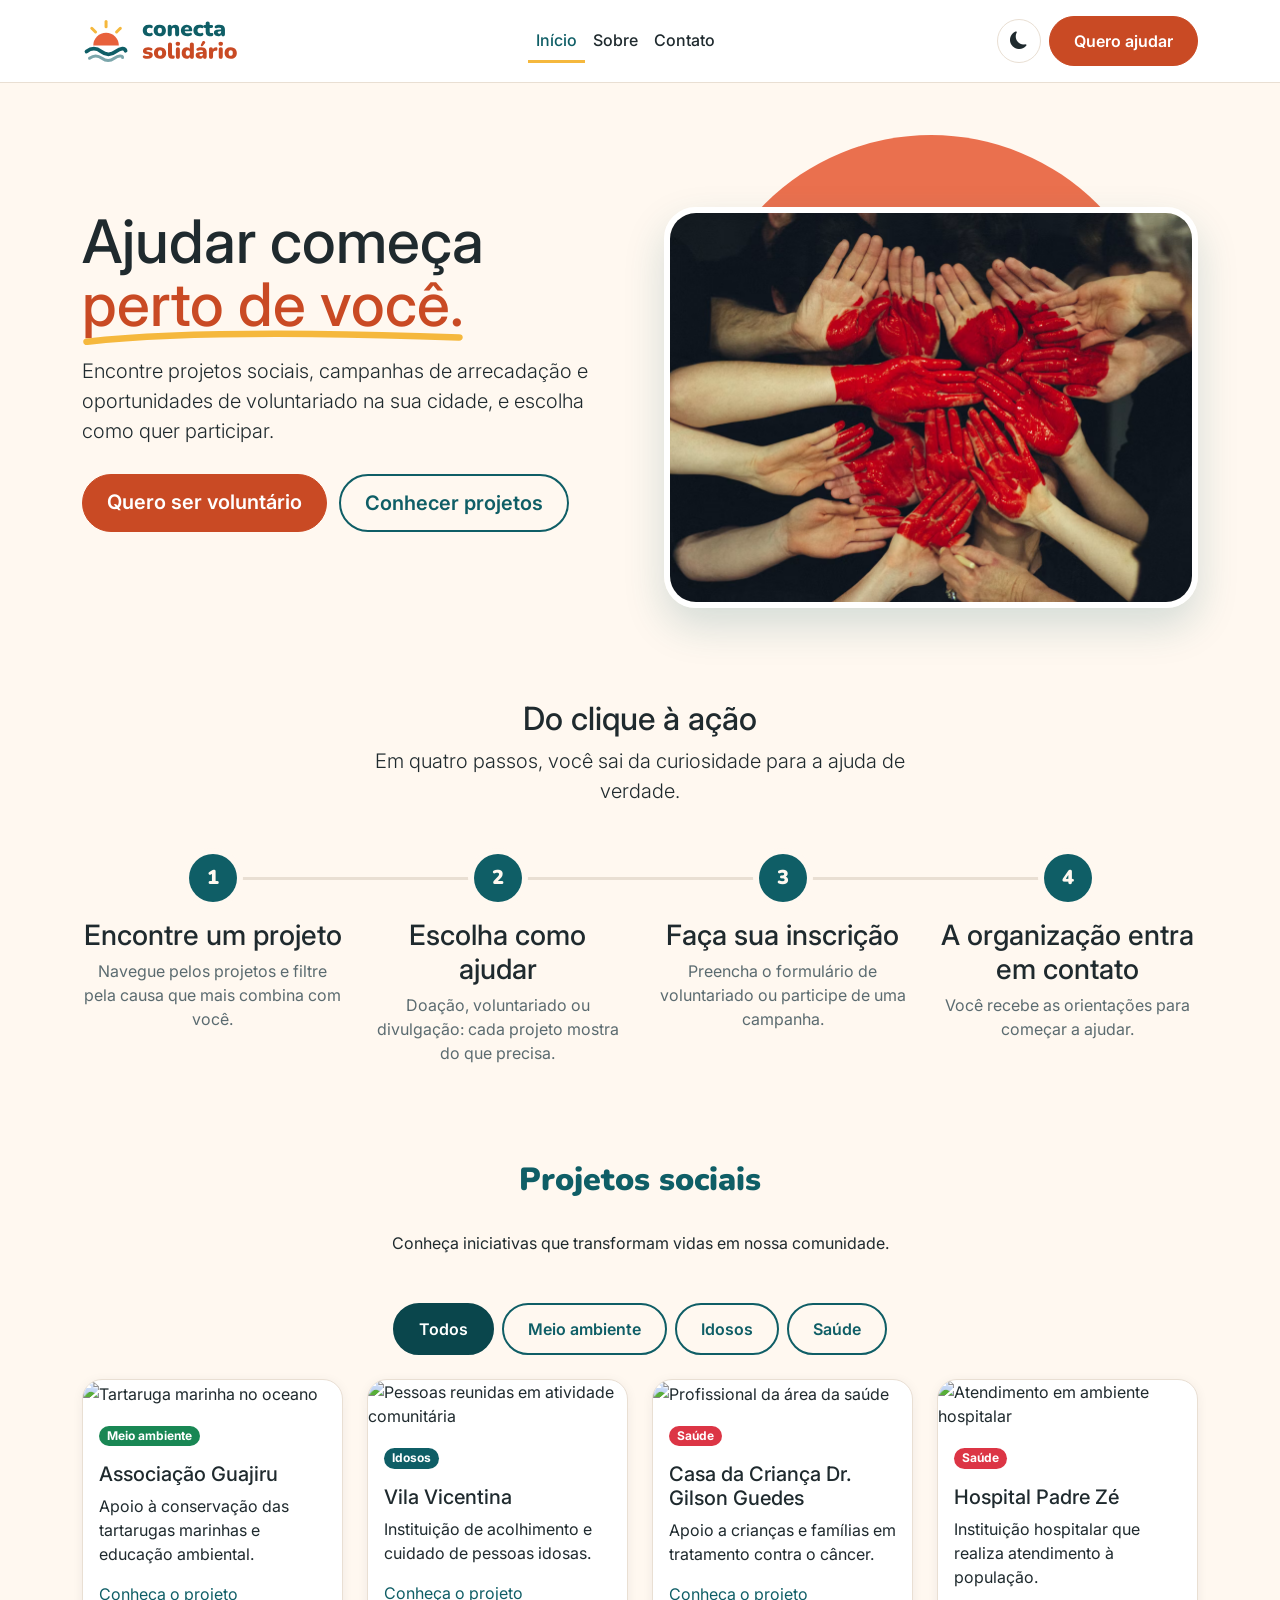
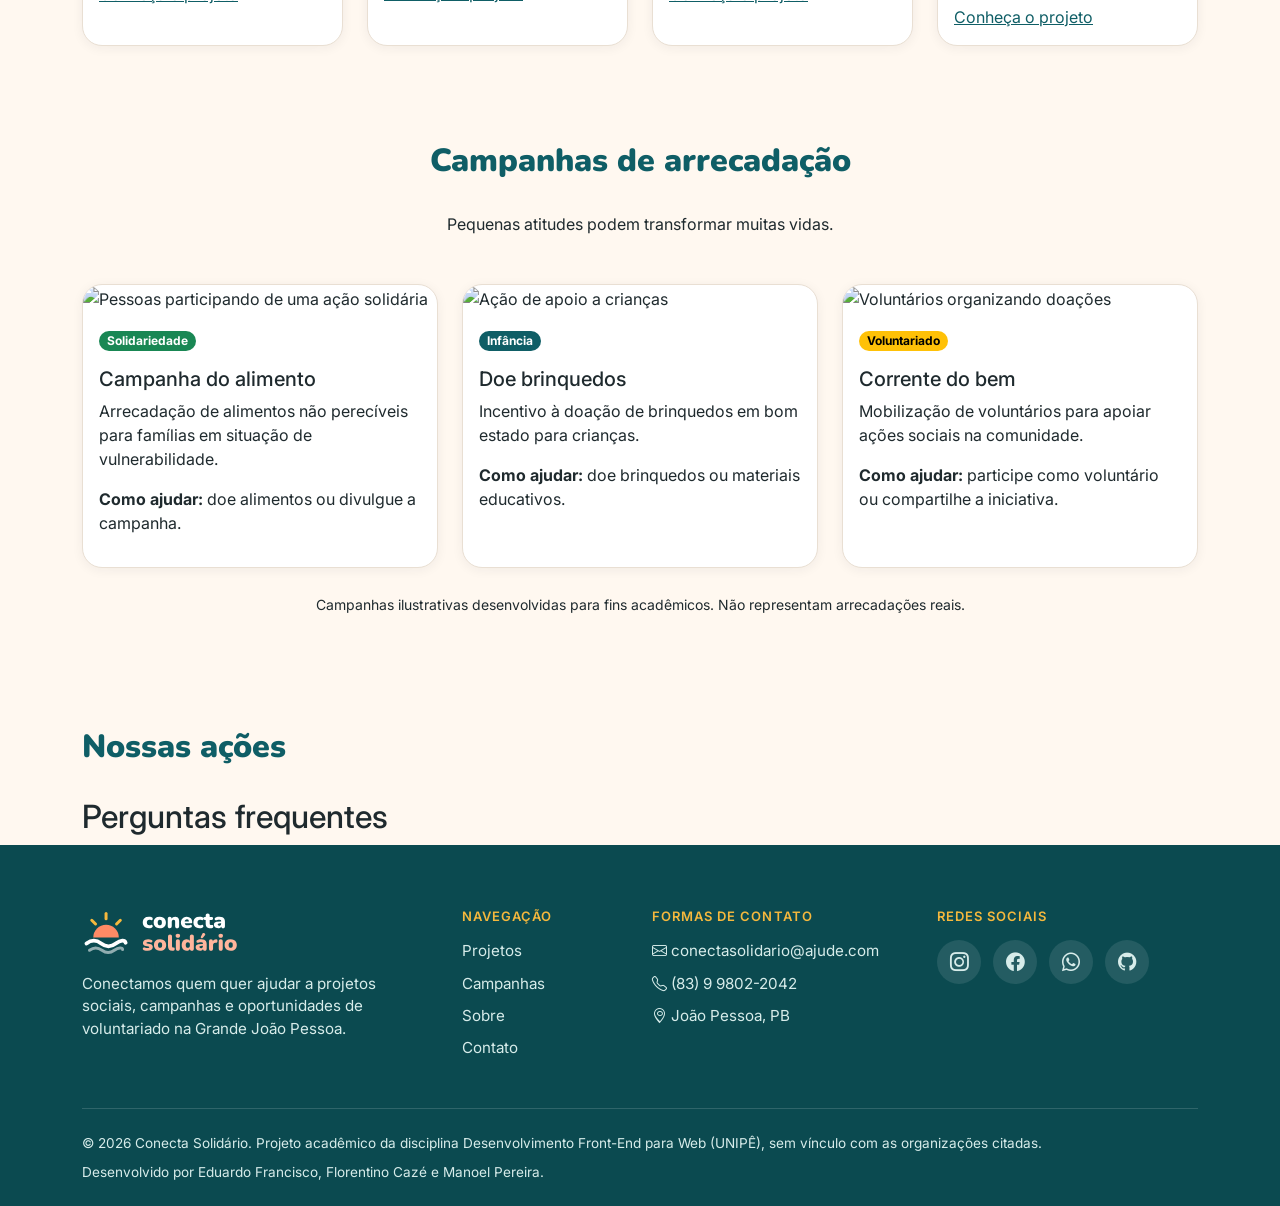
==== commit 8ae26c5e: "feat: Adiciona seção "Como funciona"" ====
--- a/index.html
+++ b/index.html
@@ -74,11 +74,34 @@
       </section>
 
       <!-- COMO FUNCIONA (Membro 1) -->
-      <section id="como-funciona">
-        <div class="container">
-          <h2>Como funciona</h2>
-        </div>
-      </section>
+      <section id="como-funciona" class="secao" aria-labelledby="etapas-titulo">
+      <div class="container">
+        <h2 id="etapas-titulo" class="text-center">Do clique à ação</h2>
+        <p class="lead text-center mx-auto mb-5 etapas-intro">Em quatro passos, você sai da curiosidade para a ajuda de verdade.</p>
+        <ol class="etapas">
+          <li class="etapa">
+            <span class="etapa-numero">1</span>
+            <h3>Encontre um projeto</h3>
+            <p>Navegue pelos projetos e filtre pela causa que mais combina com você.</p>
+          </li>
+          <li class="etapa">
+            <span class="etapa-numero">2</span>
+            <h3>Escolha como ajudar</h3>
+            <p>Doação, voluntariado ou divulgação: cada projeto mostra do que precisa.</p>
+          </li>
+          <li class="etapa">
+            <span class="etapa-numero">3</span>
+            <h3>Faça sua inscrição</h3>
+            <p>Preencha o formulário de voluntariado ou participe de uma campanha.</p>
+          </li>
+          <li class="etapa">
+            <span class="etapa-numero">4</span>
+            <h3>A organização entra em contato</h3>
+            <p>Você recebe as orientações para começar a ajudar.</p>
+          </li>
+        </ol>
+      </div>
+    </section>
 
       <!-- PROJETOS (Membro 2) -->
       <section id="projetos" class="secao">
--- a/css/style.css
+++ b/css/style.css
@@ -22,15 +22,15 @@
   --cs-borda: #e9dfd3;
 
   --cs-texto-acao: #ffffff;
-  --cs-rodape-fundo: #0B4A50;
-  --cs-rodape-texto: #D7ECEA;
+  --cs-rodape-fundo: #0b4a50;
+  --cs-rodape-texto: #d7ecea;
 
   /* Sombra padrão dos cards */
   --cs-sombra: 0 2px 12px rgba(31, 42, 46, 0.06);
 
   --cs-fonte-titulo: "Nunito", system-ui, sans-serif;
   --cs-fonte-texto: "Inter", system-ui, sans-serif;
-  
+
   --cs-secao-espaco: 96px;
   --cs-altura-header: 80px;
 }
@@ -80,7 +80,7 @@
   --cs-texto-acao: #1f2a2e;
   --cs-sombra: 0 2px 12px rgba(0, 0, 0, 0.35);
   --cs-rodape-fundo: #081517;
-  --cs-rodape-texto: #B9CBC9;
+  --cs-rodape-texto: #b9cbc9;
 
   --bs-body-color: var(--cs-tinta);
   --bs-body-bg: var(--cs-areia);
@@ -271,7 +271,7 @@
 
 @media (min-width: 992px) {
   .hero {
-    padding-block: 52px 104px;
+    padding-block: 52px 92px;
   }
 }
 
@@ -309,7 +309,8 @@
   right: 0;
   bottom: -0.18em;
   height: 0.28em;
-  background: url("data:image/svg+xml,%3Csvg xmlns='http://www.w3.org/2000/svg' viewBox='0 0 300 16' preserveAspectRatio='none'%3E%3Cpath d='M4 11c60-8 150-10 292-4' stroke='%23F5B83D' stroke-width='6' fill='none' stroke-linecap='round'/%3E%3C/svg%3E") no-repeat center / 100% 100%;
+  background: url("data:image/svg+xml,%3Csvg xmlns='http://www.w3.org/2000/svg' viewBox='0 0 300 16' preserveAspectRatio='none'%3E%3Cpath d='M4 11c60-8 150-10 292-4' stroke='%23F5B83D' stroke-width='6' fill='none' stroke-linecap='round'/%3E%3C/svg%3E")
+    no-repeat center / 100% 100%;
 }
 
 .hero-botoes {
@@ -371,14 +372,106 @@
   }
 }
 
-/* PROJETOS */
-
 /* Espaçamento das seções */
+#como-funciona,
 #projetos,
 #campanhas,
 #galeria {
-  padding: var(--cs-secao-espaco) 0;
-}
+  padding: var(--cs-secao-espaco) 0 0;
+}
+
+/* COMO FUNCIONA */
+
+#como-funciona {
+  padding-top: 0;
+}
+
+.etapas-intro {
+  max-width: 36rem;
+}
+
+.etapas {
+  list-style: none;
+  padding: 0;
+  margin: 0;
+  display: flex;
+  flex-direction: column; /* celular: vertical */
+  gap: 2rem;
+  position: relative;
+}
+
+/* Linha vertical que liga as etapas no celular */
+.etapas::before {
+  content: "";
+  position: absolute;
+  top: 24px;
+  bottom: 24px;
+  left: 23px;
+  width: 3px;
+  background-color: var(--cs-borda);
+}
+
+.etapa {
+  position: relative;
+  padding-left: 72px;
+}
+
+.etapa-numero {
+  position: absolute;
+  left: 0;
+  top: 0;
+  width: 48px;
+  height: 48px;
+  display: inline-flex;
+  align-items: center;
+  justify-content: center;
+  border-radius: 999px;
+  background-color: var(--cs-petroleo);
+  color: var(--cs-areia);
+  font-family: var(--cs-fonte-titulo);
+  font-weight: 900;
+  font-size: 1.25rem;
+  box-shadow: 0 0 0 6px var(--cs-areia); /* "recorta" a linha atrás do número */
+}
+
+.etapa h3 {
+  margin: 0.6rem 0 0.4rem;
+}
+
+.etapa p {
+  margin: 0;
+  color: var(--cs-cinza);
+}
+
+/* Desktop: horizontal */
+@media (min-width: 992px) {
+  .etapas {
+    flex-direction: row;
+    gap: 1.5rem;
+  }
+
+  .etapas::before {
+    top: 23px;
+    bottom: auto;
+    left: 12.5%;
+    right: 12.5%;
+    width: auto;
+    height: 3px;
+  }
+
+  .etapa {
+    flex: 1;
+    padding-left: 0;
+    text-align: center;
+  }
+
+  .etapa-numero {
+    position: relative;
+    margin-bottom: 0.5rem;
+  }
+}
+
+/* PROJETOS */
 
 /* Títulos */
 #projetos h2,
@@ -431,7 +524,7 @@
 
 .site-footer a:hover,
 .site-footer a:focus-visible {
-  color: #FFFFFF;
+  color: #ffffff;
   text-decoration: underline;
   text-underline-offset: 4px;
 }
@@ -482,13 +575,15 @@
   border-radius: 999px;
   background-color: rgba(255, 255, 255, 0.1);
   font-size: 1.15rem;
-  transition: background-color 0.2s ease, transform 0.2s ease;
+  transition:
+    background-color 0.2s ease,
+    transform 0.2s ease;
 }
 
 .rodape-redes a:hover,
 .rodape-redes a:focus-visible {
   background-color: var(--cs-coral);
-  color: #FFFFFF;
+  color: #ffffff;
   text-decoration: none;
   transform: translateY(-2px);
 }
@@ -528,7 +623,10 @@
   opacity: 0;
   visibility: hidden;
   transform: translateY(12px);
-  transition: opacity 0.25s ease, transform 0.25s ease, visibility 0.25s;
+  transition:
+    opacity 0.25s ease,
+    transform 0.25s ease,
+    visibility 0.25s;
 }
 
 .voltar-topo.visivel {
@@ -539,4 +637,4 @@
 
 .voltar-topo:hover {
   background-color: var(--cs-coral-escuro);
-}+}
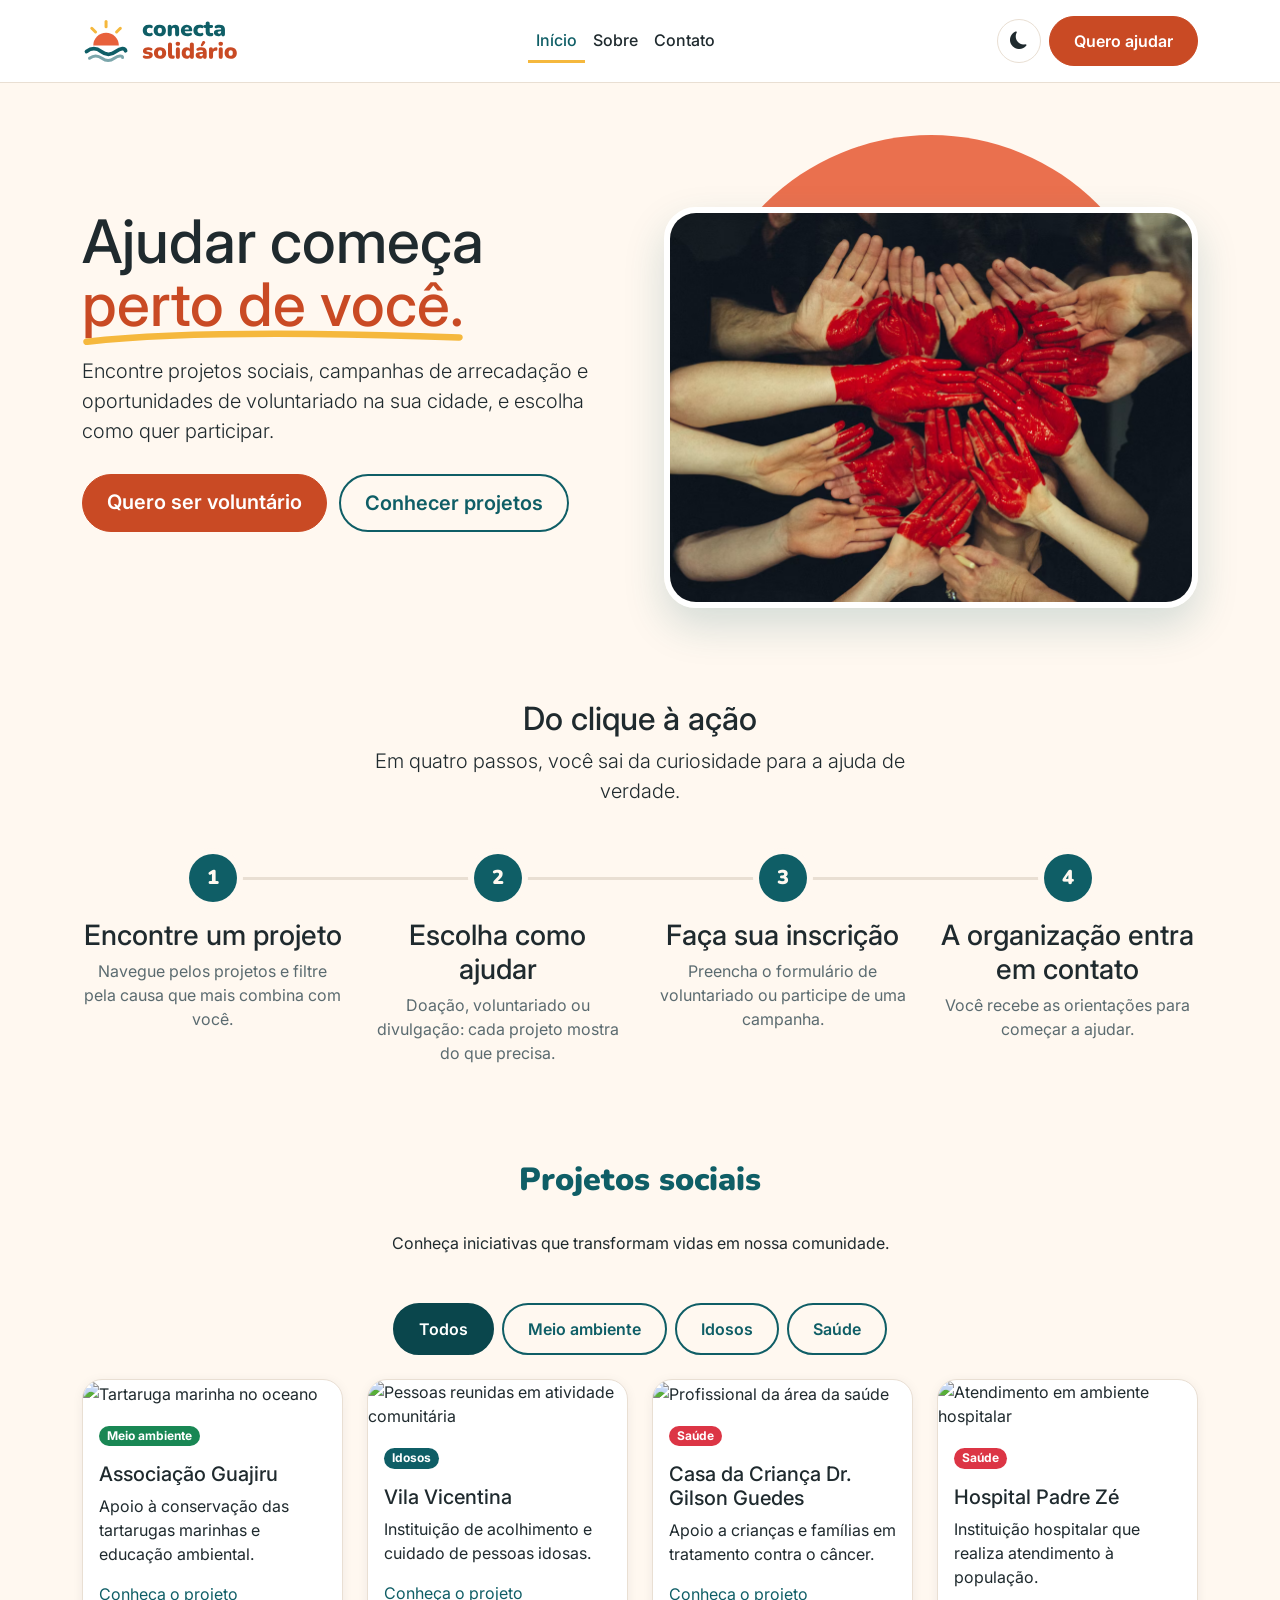
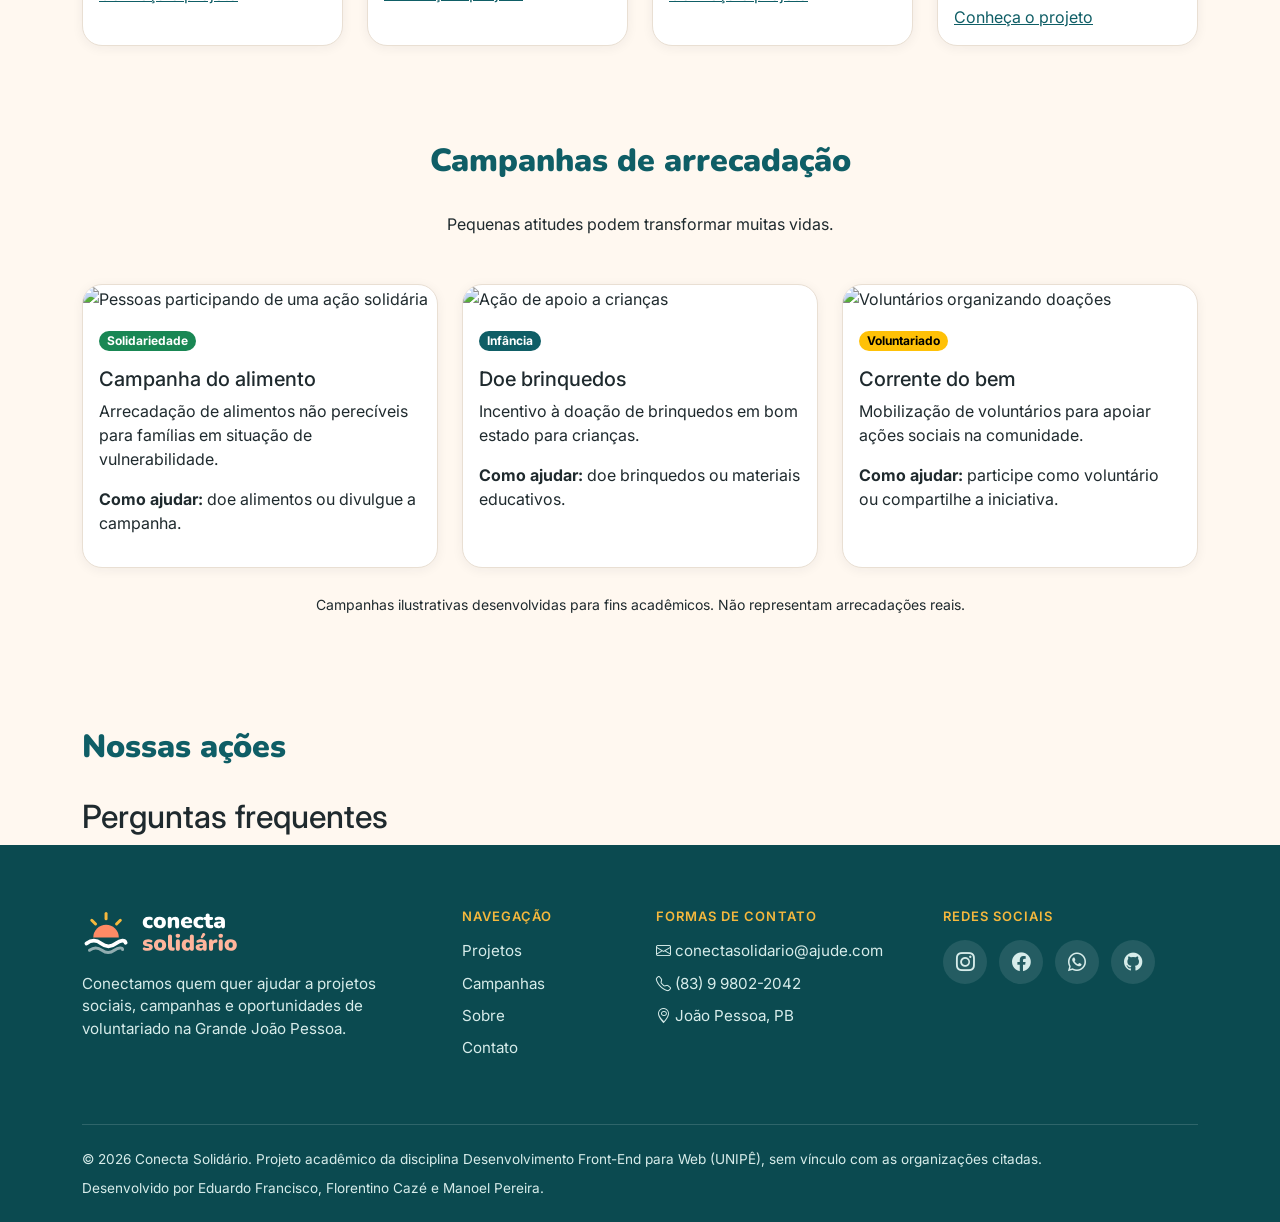
==== commit 23931099: "fix: Ajusta o layout do rodapé e melhora a responsividade nas páginas" ====
--- a/index.html
+++ b/index.html
@@ -51,7 +51,6 @@
     </header>
 
     <main>
-      <!-- HERO (Membro 1) -->
       <section id="inicio" class="hero" aria-labelledby="hero-titulo">
         <div class="container">
           <div class="row align-items-center g-4 g-lg-5">
@@ -73,7 +72,6 @@
         </div>
       </section>
 
-      <!-- COMO FUNCIONA (Membro 1) -->
       <section id="como-funciona" class="secao" aria-labelledby="etapas-titulo">
       <div class="container">
         <h2 id="etapas-titulo" class="text-center">Do clique à ação</h2>
@@ -103,7 +101,6 @@
       </div>
     </section>
 
-      <!-- PROJETOS (Membro 2) -->
       <section id="projetos" class="secao">
         <div class="container">
           <div class="text-center mb-5">
@@ -175,7 +172,6 @@
         </div>
       </section>
 
-      <!-- CAMPANHAS (Membro 2) -->
       <section id="campanhas">
         <div class="container">
           <div class="text-center mb-5">
@@ -245,18 +241,17 @@
       </section>
     </main>
 
-    <!-- FOOTER (Membro 1) -->
     <footer class="site-footer">
       <div class="container">
-        <div class="row g-4">
+        <div class="d-flex flex-column flex-lg-row gap-2">
           <div class="col-12 col-md-6 col-lg-4">
-            <a href="#inicio" class="d-inline-block mb-3">
+            <a href="#" class="d-inline-block mb-3">
               <img src="assets/logo/logo-escuro.svg" alt="Conecta Solidário: voltar ao início" width="157" height="48" />
             </a>
             <p class="rodape-missao">Conectamos quem quer ajudar a projetos sociais, campanhas e oportunidades de voluntariado na Grande João Pessoa.</p>
           </div>
 
-          <nav class="col-6 col-md-3 col-lg-2" aria-label="Links do rodapé">
+          <nav class="col-6 col-md-3 col-lg-2 mb-3" aria-label="Links do rodapé">
             <h2 class="rodape-titulo">Navegação</h2>
             <ul class="rodape-lista">
               <li><a href="#projetos">Projetos</a></li>
@@ -266,7 +261,7 @@
             </ul>
           </nav>
 
-          <div class="col-6 col-md-3 col-lg-3">
+          <div class="col-12 col-md-6 col-lg-3 mb-3">
             <h2 class="rodape-titulo">Formas de contato</h2>
             <ul class="rodape-lista">
               <li><i class="bi bi-envelope" aria-hidden="true"></i> <a href="mailto:conectasolidario@ajude.com">conectasolidario@ajude.com</a></li>
@@ -298,7 +293,10 @@
 
         <div class="rodape-base">
           <p>© <span id="ano-atual">2026</span> Conecta Solidário. Projeto acadêmico da disciplina Desenvolvimento Front-End para Web (UNIPÊ), sem vínculo com as organizações citadas.</p>
-          <p>Desenvolvido por Eduardo Francisco, Florentino Cazé e Manoel Pereira.</p>
+          <p>Desenvolvido por 
+            <a href="https://github.com/eduardoneto01/" target="_blank" rel="noopener noreferrer" aria-label="Perfil no GitHub de Eduardo Francisco">Eduardo Francisco</a>, 
+            <a href="https://github.com/florentinocaze/" target="_blank" rel="noopener noreferrer" aria-label="Perfil no GitHub de Florentino Cazé">Florentino Cazé</a> e 
+            <a href="https://github.com/manoellimanetto2016-web/" target="_blank" rel="noopener noreferrer" aria-label="Perfil no GitHub de Manoel Pereira">Manoel Pereira</a>.</p>
         </div>
       </div>
     </footer>
--- a/css/style.css
+++ b/css/style.css
@@ -513,8 +513,14 @@
 .site-footer {
   background-color: var(--cs-rodape-fundo);
   color: var(--cs-rodape-texto);
-  padding-top: 64px;
+  padding-top: 32px;
   font-size: 0.95rem;
+}
+
+@media (min-width: 992px) {
+  .site-footer {
+    padding-top: 64px;
+  }
 }
 
 .site-footer a {
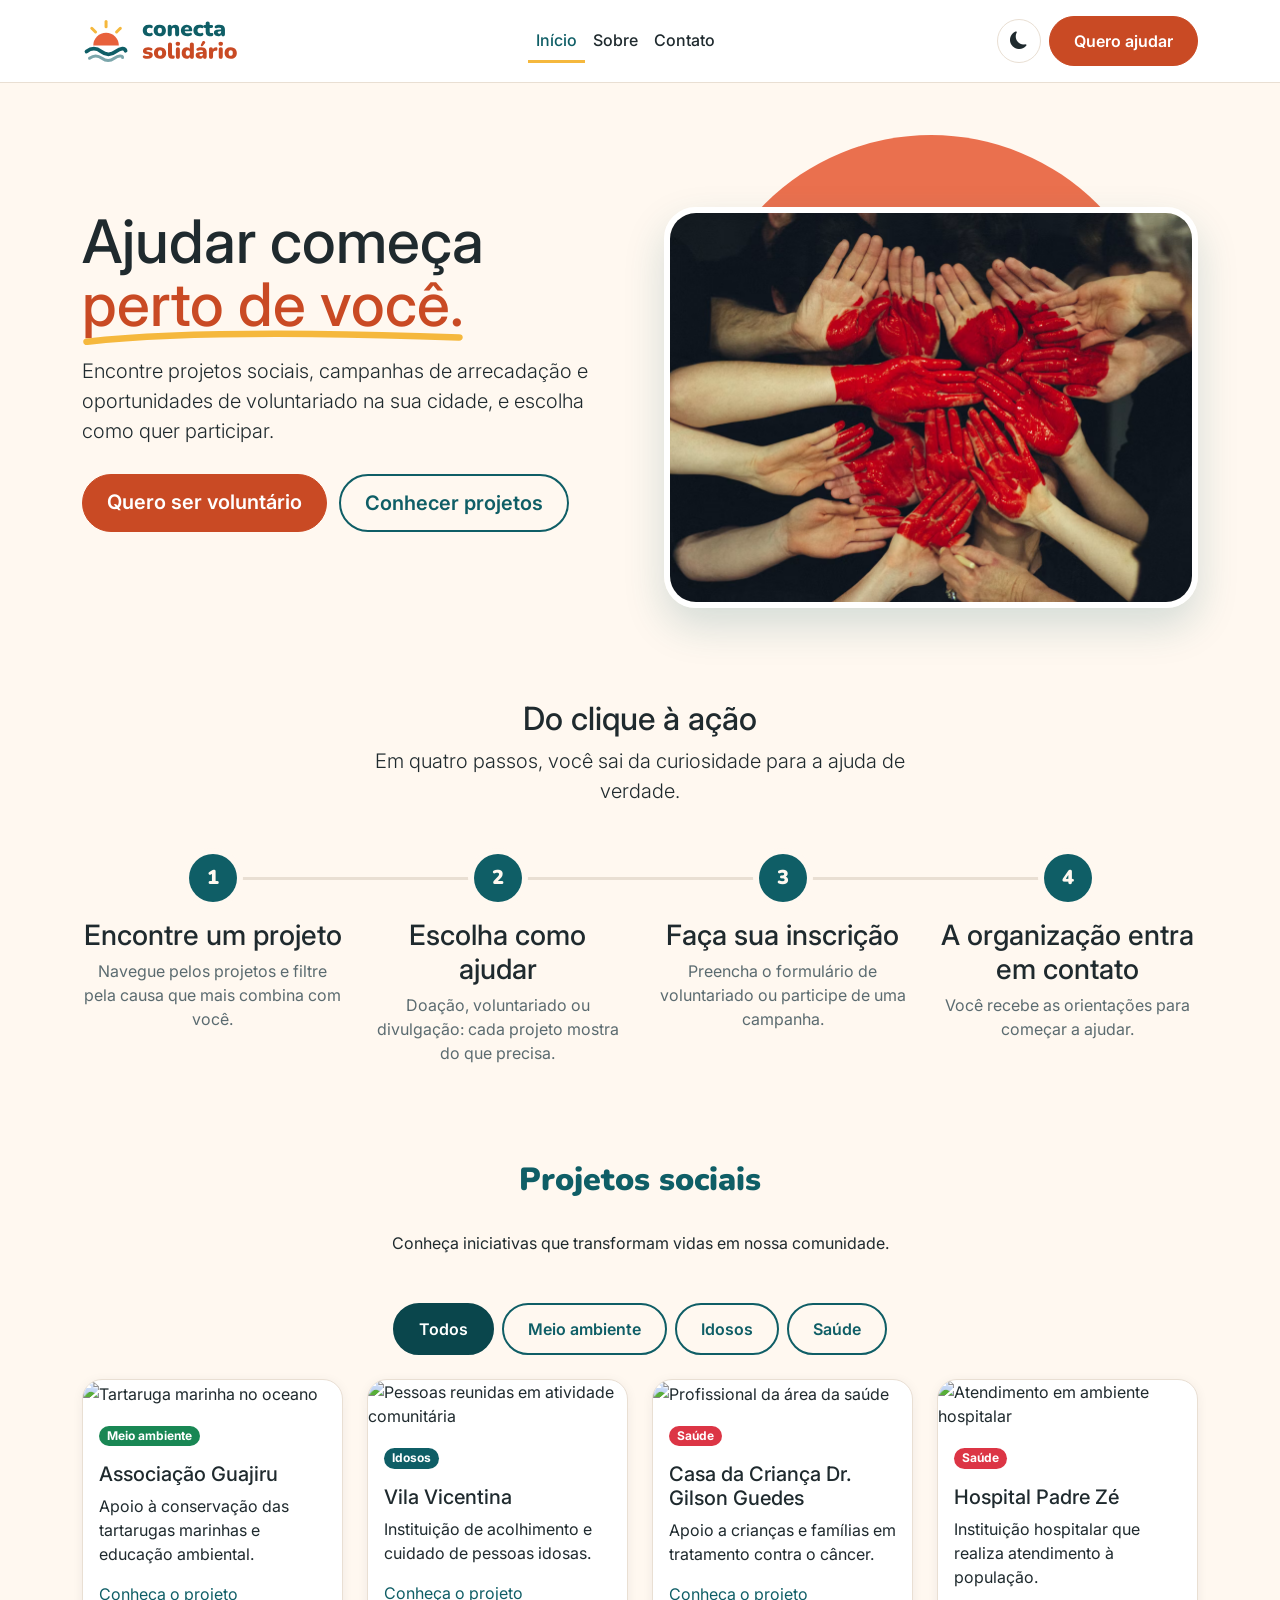
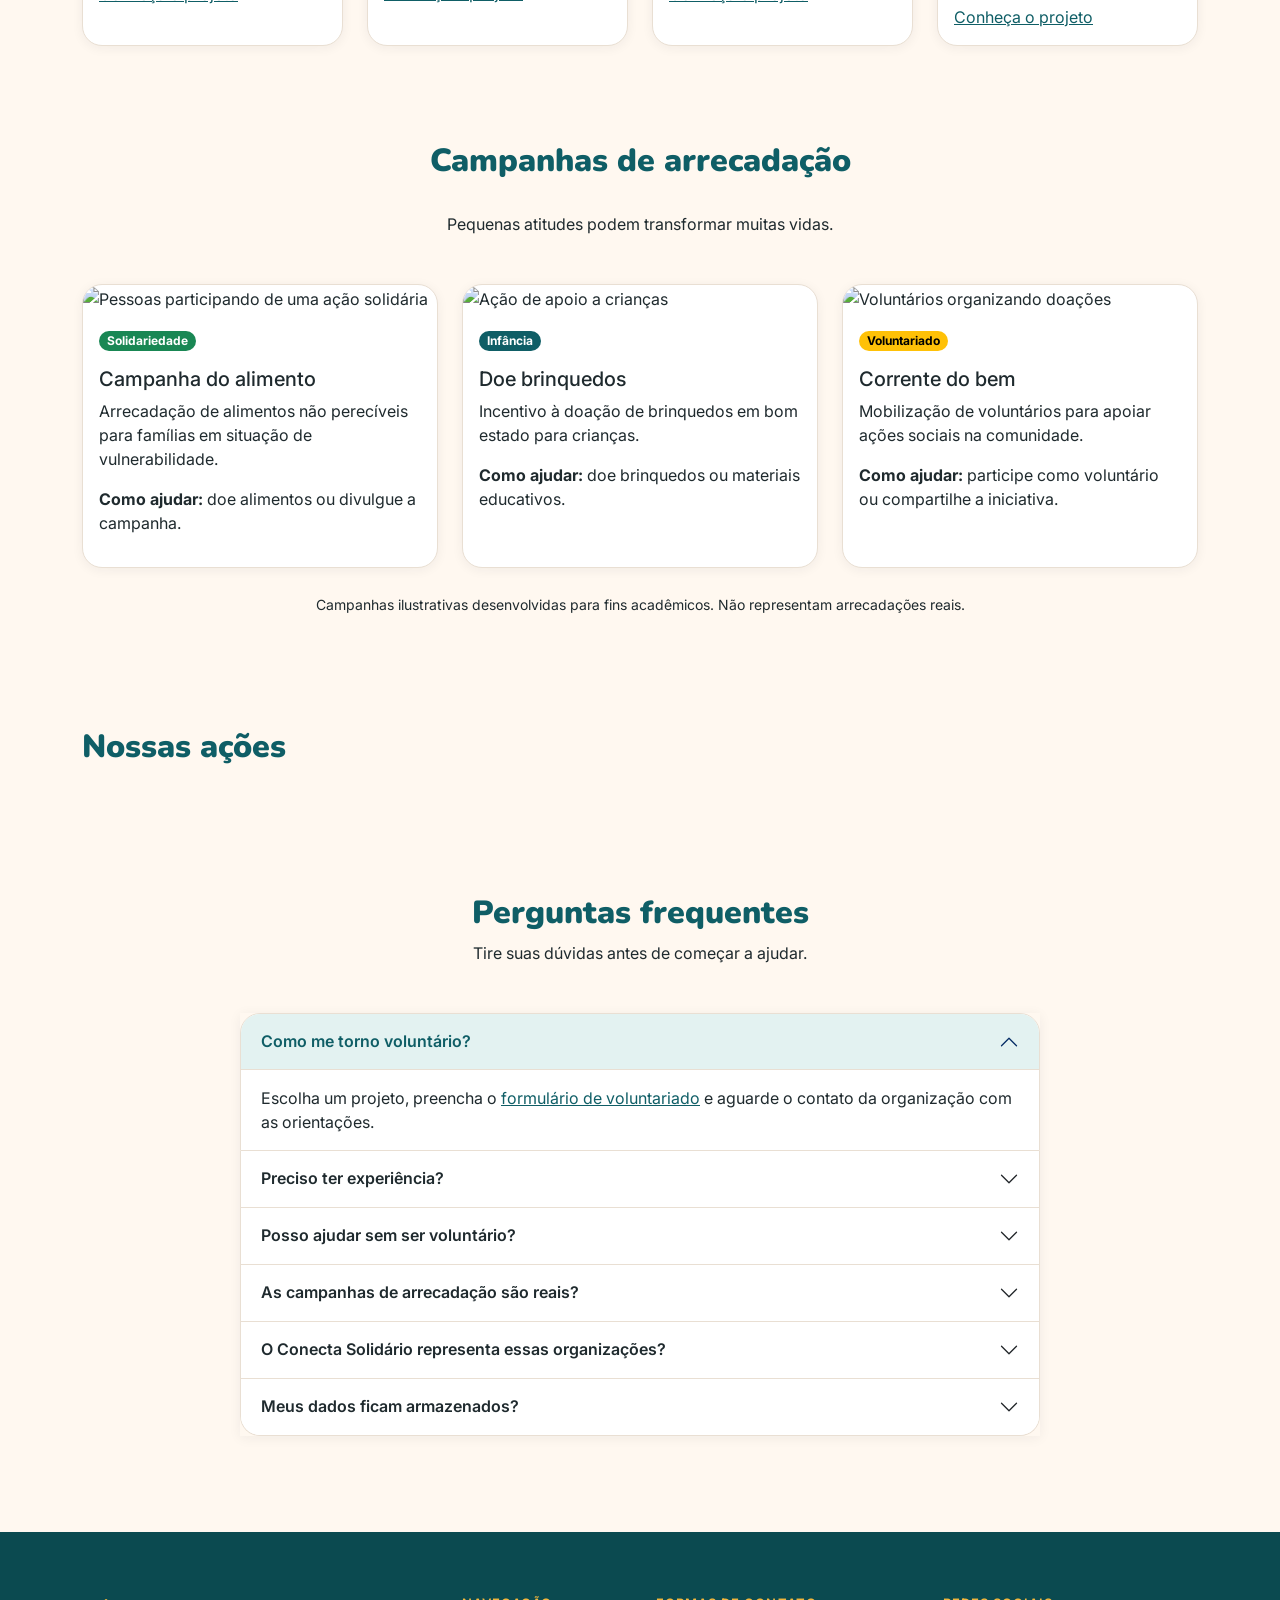
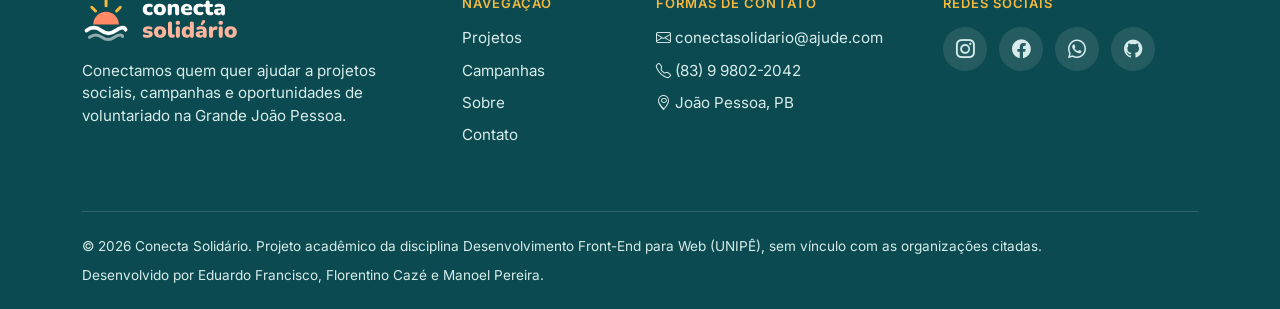
==== commit 2a21921b: "Enhance FAQ section with accessibility features" ====
--- a/index.html
+++ b/index.html
@@ -234,9 +234,68 @@
       </section>
 
       <!-- PERGUNTAS FREQUENTES (Membro 3) -->
-      <section id="faq">
-        <div class="container">
-          <h2>Perguntas frequentes</h2>
+      <section id="faq" aria-labelledby="faq-titulo">
+        <div class="container">
+          <div class="text-center mb-5">
+            <h2 id="faq-titulo">Perguntas frequentes</h2>
+            <p>Tire suas dúvidas antes de começar a ajudar.</p>
+          </div>
+
+          <div class="accordion faq-acordeao mx-auto" id="acordeao-faq">
+            <div class="accordion-item">
+              <h3 class="accordion-header">
+                <button class="accordion-button" type="button" data-bs-toggle="collapse" data-bs-target="#faq-1" aria-expanded="true" aria-controls="faq-1">Como me torno voluntário?</button>
+              </h3>
+              <div id="faq-1" class="accordion-collapse collapse show" data-bs-parent="#acordeao-faq">
+                <div class="accordion-body">Escolha um projeto, preencha o <a href="pages/contato.html">formulário de voluntariado</a> e aguarde o contato da organização com as orientações.</div>
+              </div>
+            </div>
+
+            <div class="accordion-item">
+              <h3 class="accordion-header">
+                <button class="accordion-button collapsed" type="button" data-bs-toggle="collapse" data-bs-target="#faq-2" aria-expanded="false" aria-controls="faq-2">Preciso ter experiência?</button>
+              </h3>
+              <div id="faq-2" class="accordion-collapse collapse" data-bs-parent="#acordeao-faq">
+                <div class="accordion-body">Não. Muitas ações aceitam voluntários iniciantes, e cada organização explica o que é necessário para participar.</div>
+              </div>
+            </div>
+
+            <div class="accordion-item">
+              <h3 class="accordion-header">
+                <button class="accordion-button collapsed" type="button" data-bs-toggle="collapse" data-bs-target="#faq-3" aria-expanded="false" aria-controls="faq-3">Posso ajudar sem ser voluntário?</button>
+              </h3>
+              <div id="faq-3" class="accordion-collapse collapse" data-bs-parent="#acordeao-faq">
+                <div class="accordion-body">Sim. Você pode fazer doações pelos sites dos projetos, participar das campanhas ou divulgar as iniciativas para a sua rede de contatos.</div>
+              </div>
+            </div>
+
+            <div class="accordion-item">
+              <h3 class="accordion-header">
+                <button class="accordion-button collapsed" type="button" data-bs-toggle="collapse" data-bs-target="#faq-4" aria-expanded="false" aria-controls="faq-4">As campanhas de arrecadação são reais?</button>
+              </h3>
+              <div id="faq-4" class="accordion-collapse collapse" data-bs-parent="#acordeao-faq">
+                <div class="accordion-body">Não. As campanhas são ilustrativas e foram criadas para fins acadêmicos. Para doar de verdade, use os links oficiais de cada projeto social.</div>
+              </div>
+            </div>
+
+            <div class="accordion-item">
+              <h3 class="accordion-header">
+                <button class="accordion-button collapsed" type="button" data-bs-toggle="collapse" data-bs-target="#faq-5" aria-expanded="false" aria-controls="faq-5">O Conecta Solidário representa essas organizações?</button>
+              </h3>
+              <div id="faq-5" class="accordion-collapse collapse" data-bs-parent="#acordeao-faq">
+                <div class="accordion-body">Não. Este é um projeto acadêmico da disciplina de Desenvolvimento Front-End para Web (UNIPÊ) e não tem vínculo com as organizações citadas.</div>
+              </div>
+            </div>
+
+            <div class="accordion-item">
+              <h3 class="accordion-header">
+                <button class="accordion-button collapsed" type="button" data-bs-toggle="collapse" data-bs-target="#faq-6" aria-expanded="false" aria-controls="faq-6">Meus dados ficam armazenados?</button>
+              </h3>
+              <div id="faq-6" class="accordion-collapse collapse" data-bs-parent="#acordeao-faq">
+                <div class="accordion-body">Não. O formulário é apenas uma simulação: nenhum dado é enviado nem guardado.</div>
+              </div>
+            </div>
+          </div>
         </div>
       </section>
     </main>
--- a/css/style.css
+++ b/css/style.css
@@ -644,3 +644,42 @@
 .voltar-topo:hover {
   background-color: var(--cs-coral-escuro);
 }
+
+/* ===== ADICIONAR AO FINAL DO style.css ===== */
+
+/* FAQ */
+#faq {
+  padding: var(--cs-secao-espaco) 0;
+}
+
+#faq h2 {
+  color: var(--cs-petroleo);
+  font-family: var(--cs-fonte-titulo);
+  font-weight: 900;
+  margin-bottom: 0.5rem;
+}
+
+.faq-acordeao {
+  max-width: 800px;
+  --bs-accordion-bg: var(--cs-branco);
+  --bs-accordion-color: var(--cs-tinta);
+  --bs-accordion-border-color: var(--cs-borda);
+  --bs-accordion-btn-color: var(--cs-tinta);
+  --bs-accordion-btn-bg: var(--cs-branco);
+  --bs-accordion-active-color: var(--cs-petroleo);
+  --bs-accordion-active-bg: var(--cs-petroleo-50);
+  --bs-accordion-btn-focus-box-shadow: 0 0 0 3px var(--bs-focus-ring-color);
+  --bs-accordion-border-radius: 1.25rem;
+  --bs-accordion-inner-border-radius: calc(1.25rem - 1px);
+  box-shadow: var(--cs-sombra);
+}
+
+.faq-acordeao .accordion-button {
+  font-weight: 600;
+  min-height: 56px;
+}
+
+/* Setinha visível no tema escuro */
+[data-bs-theme="dark"] .faq-acordeao .accordion-button::after {
+  filter: invert(1) brightness(1.5);
+}
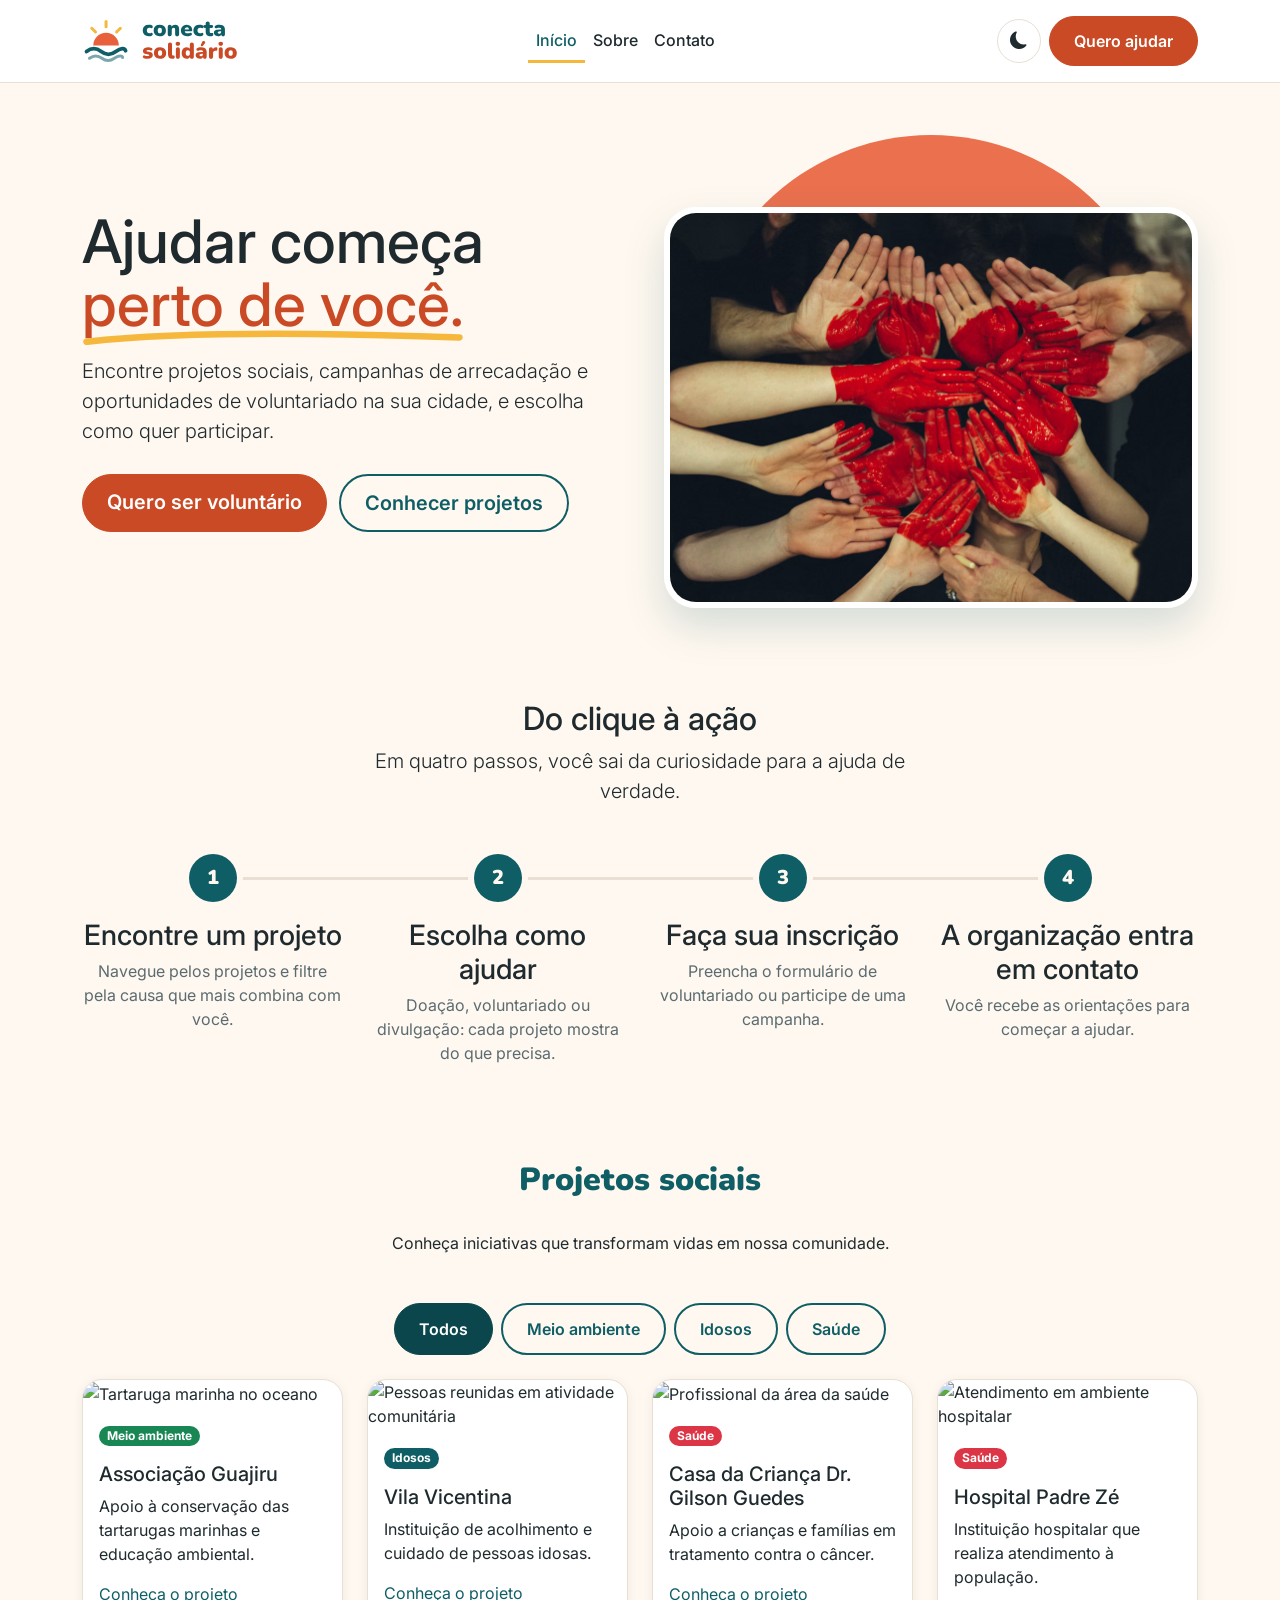
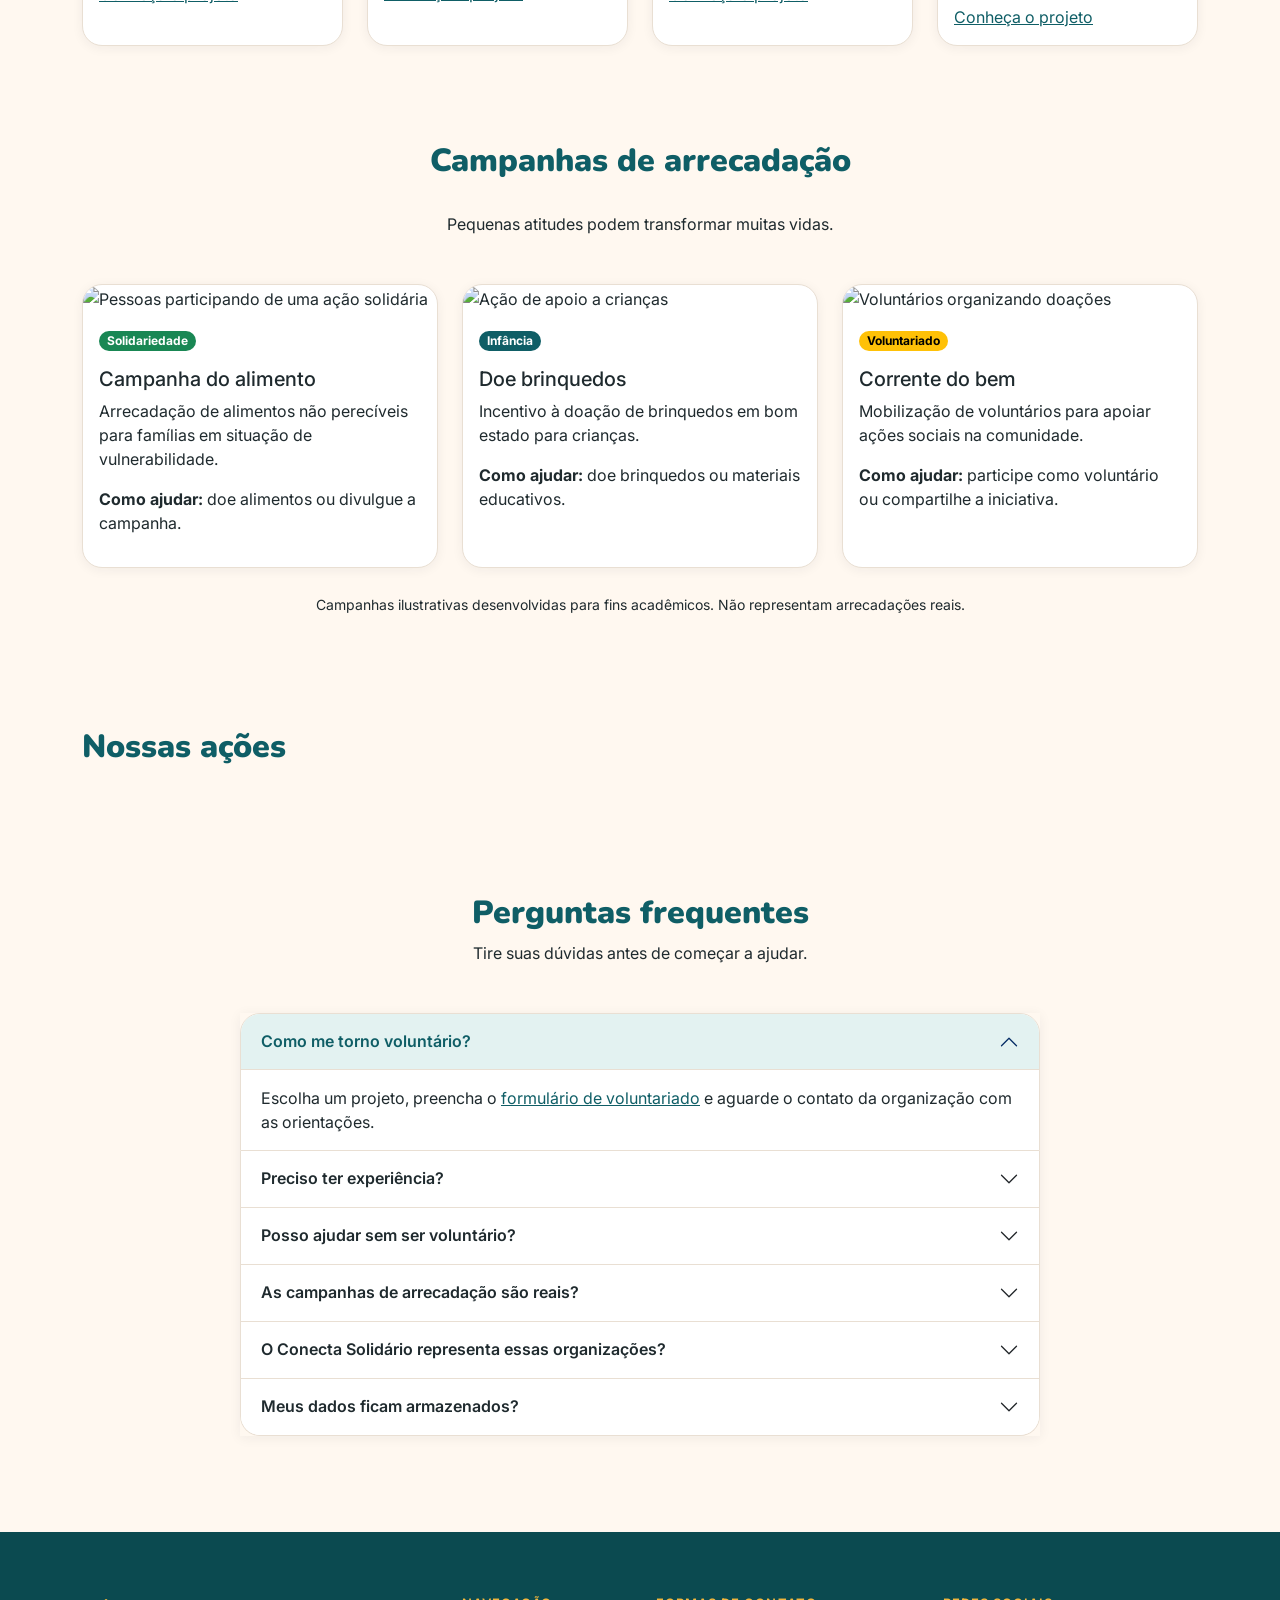
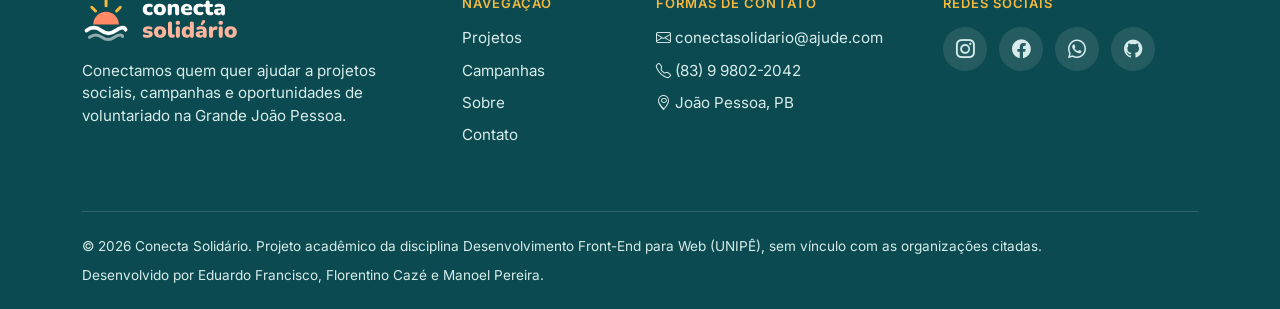
==== commit fbab8a46: "fix: Atualiza filtros e links de projetos no index.html e corrige seleção de cards no script.js" ====
--- a/index.html
+++ b/index.html
@@ -110,13 +110,10 @@
 
           <!-- Filtros -->
           <div class="d-flex flex-wrap justify-content-center gap-2 mb-4">
-            <button class="btn btn-outline-primary filtro-projeto active" data-filtro="todos">Todos</button>
-
-            <button class="btn btn-outline-primary filtro-projeto" data-filtro="meio-ambiente">Meio ambiente</button>
-
-            <button class="btn btn-outline-primary filtro-projeto" data-filtro="idosos">Idosos</button>
-
-            <button class="btn btn-outline-primary filtro-projeto" data-filtro="saude">Saúde</button>
+            <button type="button" class="btn btn-primary filtro-projeto active" data-filtro="todos" aria-pressed="true">Todos</button>
+            <button type="button" class="btn btn-outline-primary filtro-projeto" data-filtro="meio-ambiente" aria-pressed="false">Meio ambiente</button>
+            <button type="button" class="btn btn-outline-primary filtro-projeto" data-filtro="idosos" aria-pressed="false">Idosos</button>
+            <button type="button" class="btn btn-outline-primary filtro-projeto" data-filtro="saude" aria-pressed="false">Saúde</button>
           </div>
 
           <!-- Cards -->
@@ -140,7 +137,7 @@
                   <span class="badge text-bg-primary">Idosos</span>
                   <h3 class="h5 mt-3">Vila Vicentina</h3>
                   <p>Instituição de acolhimento e cuidado de pessoas idosas.</p>
-                  <a href="https://www.vilavicentinansa.org/doe" target="_blank" rel="noopener noreferrer">Conheça o projeto</a>
+                  <a href="https://vilavicentinajp.wixsite.com/vilavicentina" target="_blank" rel="noopener noreferrer">Conheça o projeto</a>
                 </div>
               </article>
             </div>
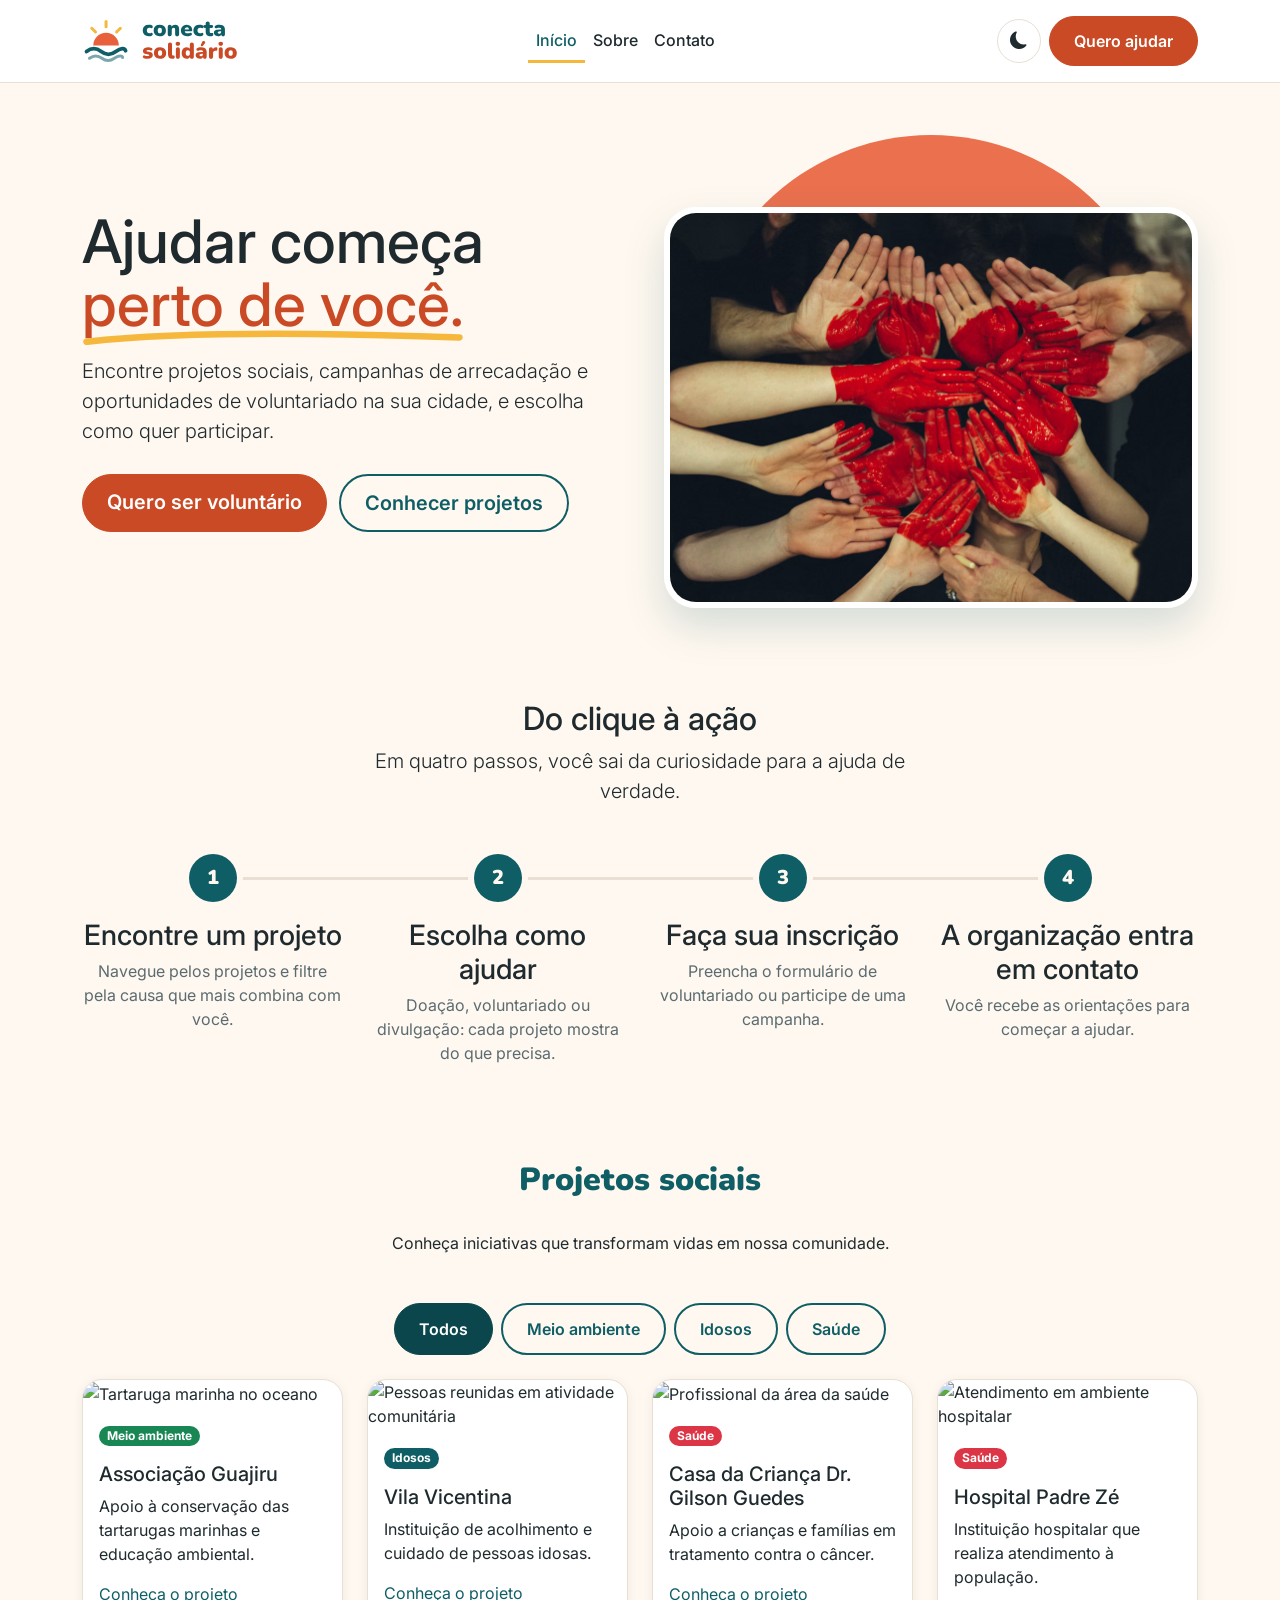
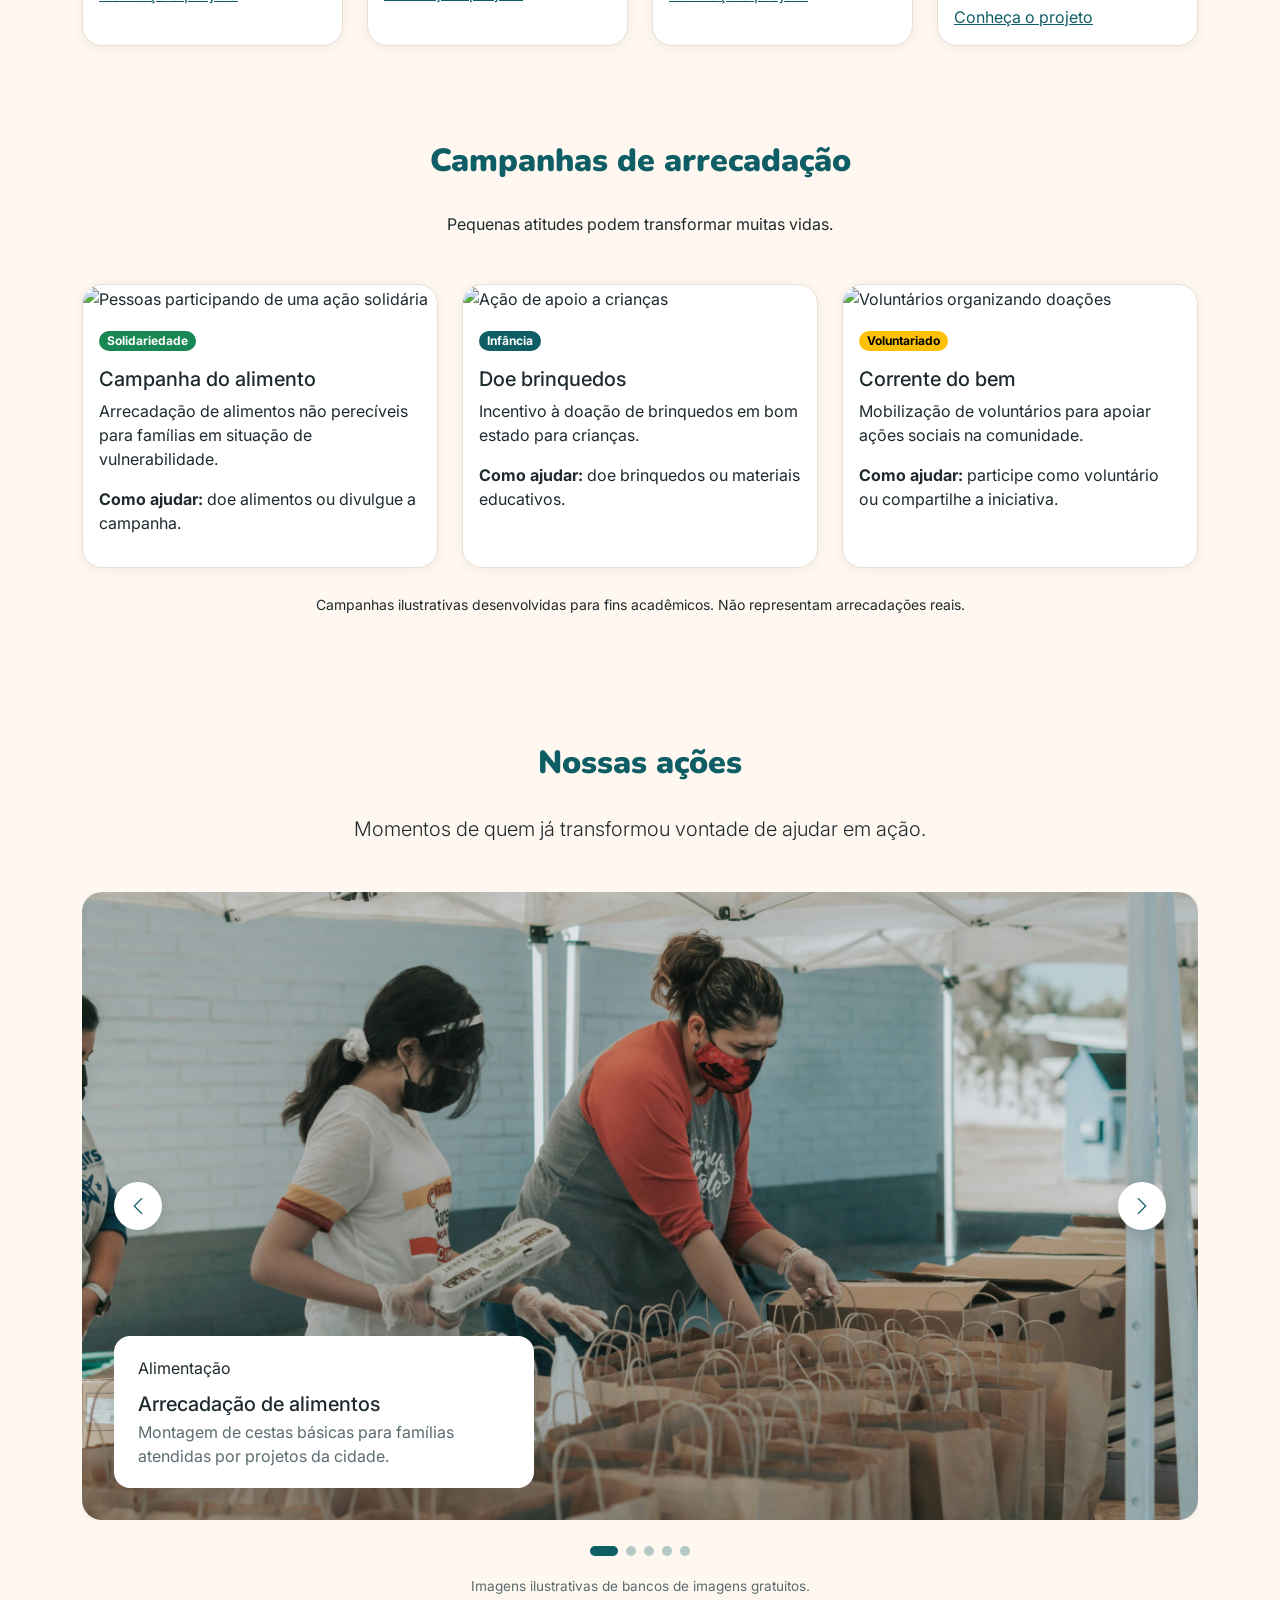
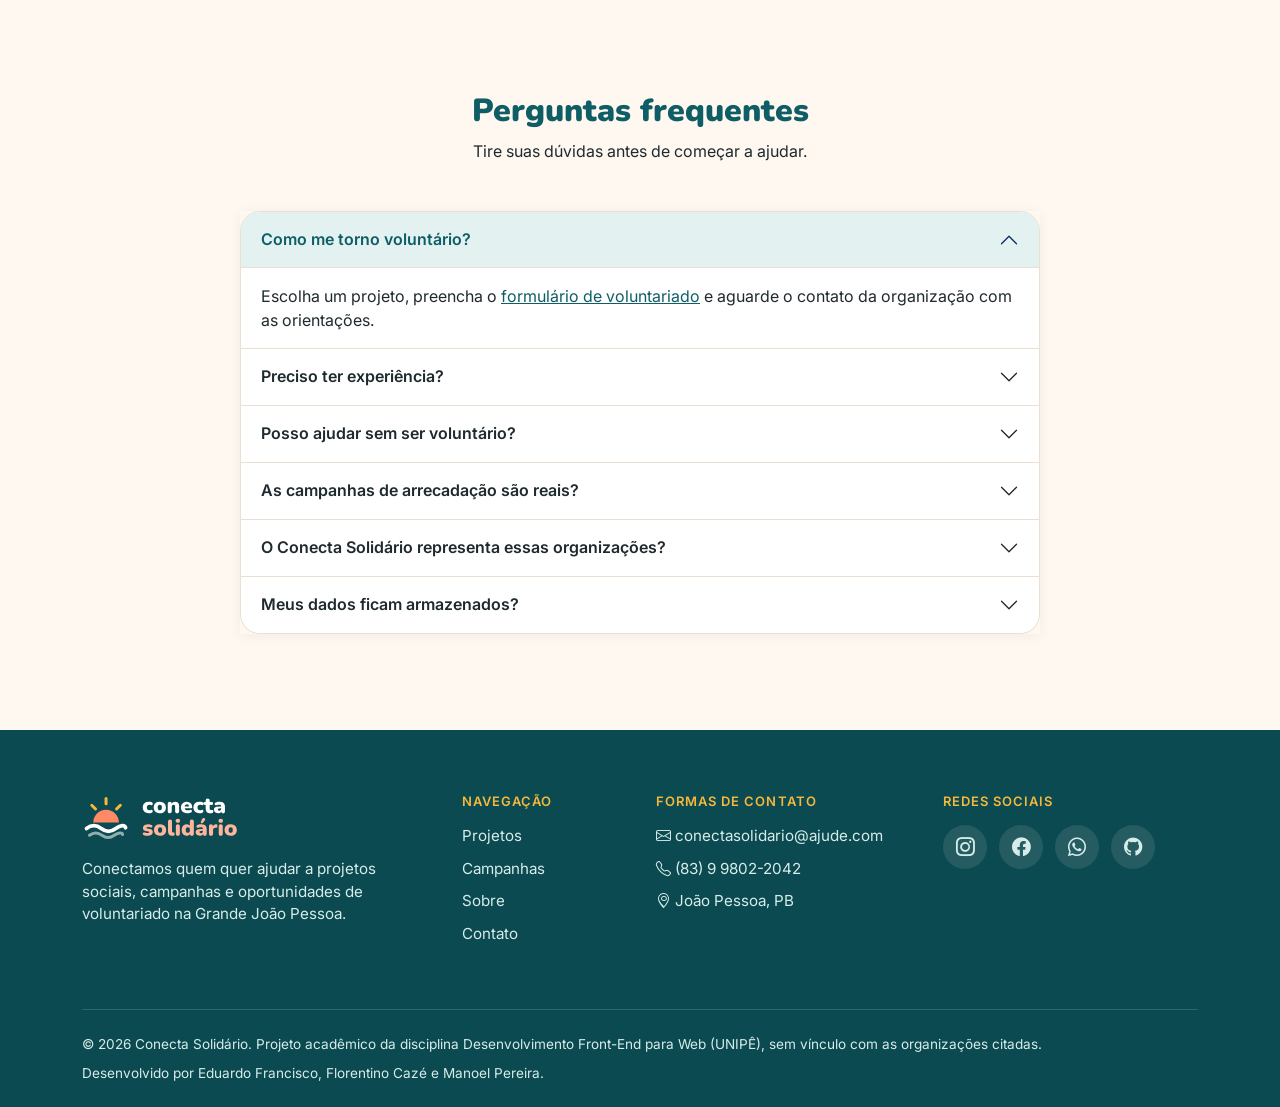
==== commit 4ba51ef0: "feat: Adiciona galeria de ações com imagens e carrossel no index.html" ====
--- a/index.html
+++ b/index.html
@@ -73,33 +73,33 @@
       </section>
 
       <section id="como-funciona" class="secao" aria-labelledby="etapas-titulo">
-      <div class="container">
-        <h2 id="etapas-titulo" class="text-center">Do clique à ação</h2>
-        <p class="lead text-center mx-auto mb-5 etapas-intro">Em quatro passos, você sai da curiosidade para a ajuda de verdade.</p>
-        <ol class="etapas">
-          <li class="etapa">
-            <span class="etapa-numero">1</span>
-            <h3>Encontre um projeto</h3>
-            <p>Navegue pelos projetos e filtre pela causa que mais combina com você.</p>
-          </li>
-          <li class="etapa">
-            <span class="etapa-numero">2</span>
-            <h3>Escolha como ajudar</h3>
-            <p>Doação, voluntariado ou divulgação: cada projeto mostra do que precisa.</p>
-          </li>
-          <li class="etapa">
-            <span class="etapa-numero">3</span>
-            <h3>Faça sua inscrição</h3>
-            <p>Preencha o formulário de voluntariado ou participe de uma campanha.</p>
-          </li>
-          <li class="etapa">
-            <span class="etapa-numero">4</span>
-            <h3>A organização entra em contato</h3>
-            <p>Você recebe as orientações para começar a ajudar.</p>
-          </li>
-        </ol>
-      </div>
-    </section>
+        <div class="container">
+          <h2 id="etapas-titulo" class="text-center">Do clique à ação</h2>
+          <p class="lead text-center mx-auto mb-5 etapas-intro">Em quatro passos, você sai da curiosidade para a ajuda de verdade.</p>
+          <ol class="etapas">
+            <li class="etapa">
+              <span class="etapa-numero">1</span>
+              <h3>Encontre um projeto</h3>
+              <p>Navegue pelos projetos e filtre pela causa que mais combina com você.</p>
+            </li>
+            <li class="etapa">
+              <span class="etapa-numero">2</span>
+              <h3>Escolha como ajudar</h3>
+              <p>Doação, voluntariado ou divulgação: cada projeto mostra do que precisa.</p>
+            </li>
+            <li class="etapa">
+              <span class="etapa-numero">3</span>
+              <h3>Faça sua inscrição</h3>
+              <p>Preencha o formulário de voluntariado ou participe de uma campanha.</p>
+            </li>
+            <li class="etapa">
+              <span class="etapa-numero">4</span>
+              <h3>A organização entra em contato</h3>
+              <p>Você recebe as orientações para começar a ajudar.</p>
+            </li>
+          </ol>
+        </div>
+      </section>
 
       <section id="projetos" class="secao">
         <div class="container">
@@ -223,14 +223,85 @@
         </div>
       </section>
 
-      <!-- GALERIA (Membro 2) -->
-      <section id="galeria">
-        <div class="container">
-          <h2>Nossas ações</h2>
-        </div>
-      </section>
-
-      <!-- PERGUNTAS FREQUENTES (Membro 3) -->
+      <section id="galeria" class="secao" aria-labelledby="galeria-titulo">
+        <div class="container">
+          <div class="text-center mb-5">
+            <h2 id="galeria-titulo" class="mt-3">Nossas ações</h2>
+            <p class="lead mx-auto galeria-intro">Momentos de quem já transformou vontade de ajudar em ação.</p>
+          </div>
+
+          <div id="carrosselAcoes" class="carousel slide galeria-carrossel" aria-label="Fotos de ações solidárias">
+            <!-- Indicadores (bolinhas) -->
+            <div class="carousel-indicators">
+              <button type="button" data-bs-target="#carrosselAcoes" data-bs-slide-to="0" class="active" aria-current="true" aria-label="Foto 1 de 5"></button>
+              <button type="button" data-bs-target="#carrosselAcoes" data-bs-slide-to="1" aria-label="Foto 2 de 5"></button>
+              <button type="button" data-bs-target="#carrosselAcoes" data-bs-slide-to="2" aria-label="Foto 3 de 5"></button>
+              <button type="button" data-bs-target="#carrosselAcoes" data-bs-slide-to="3" aria-label="Foto 4 de 5"></button>
+              <button type="button" data-bs-target="#carrosselAcoes" data-bs-slide-to="4" aria-label="Foto 5 de 5"></button>
+            </div>
+
+            <div class="carousel-inner">
+              <figure class="carousel-item active">
+                <img src="images/galeria/acao-1.jpg" alt="Voluntários separando alimentos em cestas básicas" width="1200" height="675" />
+                <figcaption class="galeria-legenda">
+                  <span class="etiqueta">Alimentação</span>
+                  <h3>Arrecadação de alimentos</h3>
+                  <p>Montagem de cestas básicas para famílias atendidas por projetos da cidade.</p>
+                </figcaption>
+              </figure>
+
+              <figure class="carousel-item">
+                <img src="images/galeria/acao-2.jpg" alt="Grupo recolhendo lixo na areia da praia" width="1200" height="675" loading="lazy" />
+                <figcaption class="galeria-legenda">
+                  <span class="etiqueta">Meio ambiente</span>
+                  <h3>Mutirão de limpeza de praia</h3>
+                  <p>Retirada de resíduos da orla para proteger a vida marinha do litoral.</p>
+                </figcaption>
+              </figure>
+
+              <figure class="carousel-item">
+                <img src="images/galeria/acao-3.jpg" alt="Voluntária conversando com uma senhora idosa" width="1200" height="675" loading="lazy" />
+                <figcaption class="galeria-legenda">
+                  <span class="etiqueta">Idosos</span>
+                  <h3>Tarde de convivência</h3>
+                  <p>Visitas, conversas e atividades em instituições de acolhimento de idosos.</p>
+                </figcaption>
+              </figure>
+
+              <figure class="carousel-item">
+                <img src="images/galeria/acao-4.jpg" alt="Crianças lendo livros em uma roda de leitura" width="1200" height="675" loading="lazy" />
+                <figcaption class="galeria-legenda">
+                  <span class="etiqueta">Educação</span>
+                  <h3>Roda de leitura</h3>
+                  <p>Contação de histórias e doação de livros para crianças da comunidade.</p>
+                </figcaption>
+              </figure>
+
+              <figure class="carousel-item">
+                <img src="images/galeria/acao-5.jpg" alt="Cachorro resgatado recebendo carinho de uma voluntária" width="1200" height="675" loading="lazy" />
+                <figcaption class="galeria-legenda">
+                  <span class="etiqueta">Animais</span>
+                  <h3>Feira de adoção</h3>
+                  <p>Cães e gatos resgatados à procura de um novo lar.</p>
+                </figcaption>
+              </figure>
+            </div>
+
+            <!-- Setas -->
+            <button class="carousel-control-prev" type="button" data-bs-target="#carrosselAcoes" data-bs-slide="prev">
+              <span class="galeria-seta" aria-hidden="true"><i class="bi bi-chevron-left"></i></span>
+              <span class="visually-hidden">Foto anterior</span>
+            </button>
+            <button class="carousel-control-next" type="button" data-bs-target="#carrosselAcoes" data-bs-slide="next">
+              <span class="galeria-seta" aria-hidden="true"><i class="bi bi-chevron-right"></i></span>
+              <span class="visually-hidden">Próxima foto</span>
+            </button>
+          </div>
+
+          <p class="galeria-aviso">Imagens ilustrativas de bancos de imagens gratuitos.</p>
+        </div>
+      </section>
+
       <section id="faq" aria-labelledby="faq-titulo">
         <div class="container">
           <div class="text-center mb-5">
@@ -259,7 +330,9 @@
 
             <div class="accordion-item">
               <h3 class="accordion-header">
-                <button class="accordion-button collapsed" type="button" data-bs-toggle="collapse" data-bs-target="#faq-3" aria-expanded="false" aria-controls="faq-3">Posso ajudar sem ser voluntário?</button>
+                <button class="accordion-button collapsed" type="button" data-bs-toggle="collapse" data-bs-target="#faq-3" aria-expanded="false" aria-controls="faq-3">
+                  Posso ajudar sem ser voluntário?
+                </button>
               </h3>
               <div id="faq-3" class="accordion-collapse collapse" data-bs-parent="#acordeao-faq">
                 <div class="accordion-body">Sim. Você pode fazer doações pelos sites dos projetos, participar das campanhas ou divulgar as iniciativas para a sua rede de contatos.</div>
@@ -268,7 +341,9 @@
 
             <div class="accordion-item">
               <h3 class="accordion-header">
-                <button class="accordion-button collapsed" type="button" data-bs-toggle="collapse" data-bs-target="#faq-4" aria-expanded="false" aria-controls="faq-4">As campanhas de arrecadação são reais?</button>
+                <button class="accordion-button collapsed" type="button" data-bs-toggle="collapse" data-bs-target="#faq-4" aria-expanded="false" aria-controls="faq-4">
+                  As campanhas de arrecadação são reais?
+                </button>
               </h3>
               <div id="faq-4" class="accordion-collapse collapse" data-bs-parent="#acordeao-faq">
                 <div class="accordion-body">Não. As campanhas são ilustrativas e foram criadas para fins acadêmicos. Para doar de verdade, use os links oficiais de cada projeto social.</div>
@@ -277,7 +352,9 @@
 
             <div class="accordion-item">
               <h3 class="accordion-header">
-                <button class="accordion-button collapsed" type="button" data-bs-toggle="collapse" data-bs-target="#faq-5" aria-expanded="false" aria-controls="faq-5">O Conecta Solidário representa essas organizações?</button>
+                <button class="accordion-button collapsed" type="button" data-bs-toggle="collapse" data-bs-target="#faq-5" aria-expanded="false" aria-controls="faq-5">
+                  O Conecta Solidário representa essas organizações?
+                </button>
               </h3>
               <div id="faq-5" class="accordion-collapse collapse" data-bs-parent="#acordeao-faq">
                 <div class="accordion-body">Não. Este é um projeto acadêmico da disciplina de Desenvolvimento Front-End para Web (UNIPÊ) e não tem vínculo com as organizações citadas.</div>
@@ -286,7 +363,9 @@
 
             <div class="accordion-item">
               <h3 class="accordion-header">
-                <button class="accordion-button collapsed" type="button" data-bs-toggle="collapse" data-bs-target="#faq-6" aria-expanded="false" aria-controls="faq-6">Meus dados ficam armazenados?</button>
+                <button class="accordion-button collapsed" type="button" data-bs-toggle="collapse" data-bs-target="#faq-6" aria-expanded="false" aria-controls="faq-6">
+                  Meus dados ficam armazenados?
+                </button>
               </h3>
               <div id="faq-6" class="accordion-collapse collapse" data-bs-parent="#acordeao-faq">
                 <div class="accordion-body">Não. O formulário é apenas uma simulação: nenhum dado é enviado nem guardado.</div>
@@ -349,10 +428,11 @@
 
         <div class="rodape-base">
           <p>© <span id="ano-atual">2026</span> Conecta Solidário. Projeto acadêmico da disciplina Desenvolvimento Front-End para Web (UNIPÊ), sem vínculo com as organizações citadas.</p>
-          <p>Desenvolvido por 
-            <a href="https://github.com/eduardoneto01/" target="_blank" rel="noopener noreferrer" aria-label="Perfil no GitHub de Eduardo Francisco">Eduardo Francisco</a>, 
-            <a href="https://github.com/florentinocaze/" target="_blank" rel="noopener noreferrer" aria-label="Perfil no GitHub de Florentino Cazé">Florentino Cazé</a> e 
-            <a href="https://github.com/manoellimanetto2016-web/" target="_blank" rel="noopener noreferrer" aria-label="Perfil no GitHub de Manoel Pereira">Manoel Pereira</a>.</p>
+          <p>
+            Desenvolvido por <a href="https://github.com/eduardoneto01/" target="_blank" rel="noopener noreferrer" aria-label="Perfil no GitHub de Eduardo Francisco">Eduardo Francisco</a>,
+            <a href="https://github.com/florentinocaze/" target="_blank" rel="noopener noreferrer" aria-label="Perfil no GitHub de Florentino Cazé">Florentino Cazé</a> e
+            <a href="https://github.com/manoellimanetto2016-web/" target="_blank" rel="noopener noreferrer" aria-label="Perfil no GitHub de Manoel Pereira">Manoel Pereira</a>.
+          </p>
         </div>
       </div>
     </footer>
--- a/css/style.css
+++ b/css/style.css
@@ -506,6 +506,173 @@
   width: 100%;
   height: 200px;
   object-fit: cover;
+}
+
+/* GALERIA */
+
+.galeria-intro {
+  max-width: 36rem;
+}
+
+.galeria-carrossel {
+  position: relative;
+  padding-bottom: 48px;
+}
+
+.galeria-carrossel .carousel-item {
+  margin: 0;
+}
+
+.galeria-carrossel img {
+  display: block;
+  width: 100%;
+  height: auto;
+  aspect-ratio: 4 / 3; /* celular: foto mais alta */
+  object-fit: cover;
+  border-radius: var(--bs-border-radius-lg);
+  box-shadow: var(--cs-sombra);
+}
+
+/* Legenda */
+.galeria-legenda {
+  padding-top: 1rem;
+}
+
+.galeria-legenda h3 {
+  margin: 0.75rem 0 0.25rem;
+  font-size: 1.25rem;
+}
+
+.galeria-legenda p {
+  margin: 0;
+  color: var(--cs-cinza);
+}
+
+/* Bolinhas */
+.galeria-carrossel .carousel-indicators {
+  bottom: 0;
+  margin-bottom: 0.75rem;
+  gap: 0.5rem;
+}
+
+.galeria-carrossel .carousel-indicators [data-bs-target] {
+  width: 10px;
+  height: 10px;
+  margin: 0;
+  border: 0;
+  border-radius: 999px;
+  background-color: var(--cs-petroleo);
+  opacity: 0.3;
+  transition: width 0.3s ease, opacity 0.3s ease;
+}
+
+.galeria-carrossel .carousel-indicators .active {
+  width: 28px;
+  opacity: 1;
+}
+
+/* Setas (desktop) */
+.galeria-carrossel .carousel-control-prev,
+.galeria-carrossel .carousel-control-next {
+  display: none;
+}
+
+.galeria-seta {
+  width: 48px;
+  height: 48px;
+  display: inline-flex;
+  align-items: center;
+  justify-content: center;
+  border-radius: 999px;
+  background-color: var(--cs-branco);
+  color: var(--cs-petroleo);
+  font-size: 1.25rem;
+  box-shadow: 0 6px 18px rgba(31, 42, 46, 0.18);
+  transition: transform 0.2s ease;
+}
+
+.galeria-carrossel .carousel-control-prev:hover .galeria-seta,
+.galeria-carrossel .carousel-control-next:hover .galeria-seta {
+  transform: scale(1.08);
+}
+
+.galeria-carrossel .carousel-control-prev:focus-visible .galeria-seta,
+.galeria-carrossel .carousel-control-next:focus-visible .galeria-seta {
+  outline: 3px solid var(--cs-sol);
+  outline-offset: 3px;
+}
+
+/* Tablet e desktop */
+@media (min-width: 768px) {
+  .galeria-carrossel img {
+    aspect-ratio: 16 / 9;
+  }
+
+  /* Legenda vira um card sobre a foto */
+  .galeria-legenda {
+    position: absolute;
+    left: 2rem;
+    bottom: 2rem;
+    max-width: 420px;
+    padding: 1.25rem 1.5rem;
+    border-radius: 16px;
+    background-color: var(--cs-branco);
+    box-shadow: 0 10px 30px rgba(31, 42, 46, 0.16);
+  }
+
+  .galeria-carrossel .carousel-control-prev,
+  .galeria-carrossel .carousel-control-next {
+    display: flex;
+    bottom: 48px; /* não cobre as bolinhas */
+    width: 10%;
+    opacity: 1;
+  }
+}
+
+/* Aviso de imagens ilustrativas */
+.galeria-aviso {
+  margin: 0.5rem 0 0;
+  text-align: center;
+  font-size: 0.85rem;
+  color: var(--cs-cinza);
+}
+
+/* FAQ */
+
+#faq {
+  padding: var(--cs-secao-espaco) 0;
+}
+
+#faq h2 {
+  color: var(--cs-petroleo);
+  font-family: var(--cs-fonte-titulo);
+  font-weight: 900;
+  margin-bottom: 0.5rem;
+}
+
+.faq-acordeao {
+  max-width: 800px;
+  --bs-accordion-bg: var(--cs-branco);
+  --bs-accordion-color: var(--cs-tinta);
+  --bs-accordion-border-color: var(--cs-borda);
+  --bs-accordion-btn-color: var(--cs-tinta);
+  --bs-accordion-btn-bg: var(--cs-branco);
+  --bs-accordion-active-color: var(--cs-petroleo);
+  --bs-accordion-active-bg: var(--cs-petroleo-50);
+  --bs-accordion-btn-focus-box-shadow: 0 0 0 3px var(--bs-focus-ring-color);
+  --bs-accordion-border-radius: 1.25rem;
+  --bs-accordion-inner-border-radius: calc(1.25rem - 1px);
+  box-shadow: var(--cs-sombra);
+}
+
+.faq-acordeao .accordion-button {
+  font-weight: 600;
+  min-height: 56px;
+}
+
+/* Setinha visível no tema escuro */
+[data-bs-theme="dark"] .faq-acordeao .accordion-button::after {
+  filter: invert(1) brightness(1.5);
 }
 
 /* FOOTER */
@@ -643,43 +810,4 @@
 
 .voltar-topo:hover {
   background-color: var(--cs-coral-escuro);
-}
-
-/* ===== ADICIONAR AO FINAL DO style.css ===== */
-
-/* FAQ */
-#faq {
-  padding: var(--cs-secao-espaco) 0;
-}
-
-#faq h2 {
-  color: var(--cs-petroleo);
-  font-family: var(--cs-fonte-titulo);
-  font-weight: 900;
-  margin-bottom: 0.5rem;
-}
-
-.faq-acordeao {
-  max-width: 800px;
-  --bs-accordion-bg: var(--cs-branco);
-  --bs-accordion-color: var(--cs-tinta);
-  --bs-accordion-border-color: var(--cs-borda);
-  --bs-accordion-btn-color: var(--cs-tinta);
-  --bs-accordion-btn-bg: var(--cs-branco);
-  --bs-accordion-active-color: var(--cs-petroleo);
-  --bs-accordion-active-bg: var(--cs-petroleo-50);
-  --bs-accordion-btn-focus-box-shadow: 0 0 0 3px var(--bs-focus-ring-color);
-  --bs-accordion-border-radius: 1.25rem;
-  --bs-accordion-inner-border-radius: calc(1.25rem - 1px);
-  box-shadow: var(--cs-sombra);
-}
-
-.faq-acordeao .accordion-button {
-  font-weight: 600;
-  min-height: 56px;
-}
-
-/* Setinha visível no tema escuro */
-[data-bs-theme="dark"] .faq-acordeao .accordion-button::after {
-  filter: invert(1) brightness(1.5);
-}
+}
